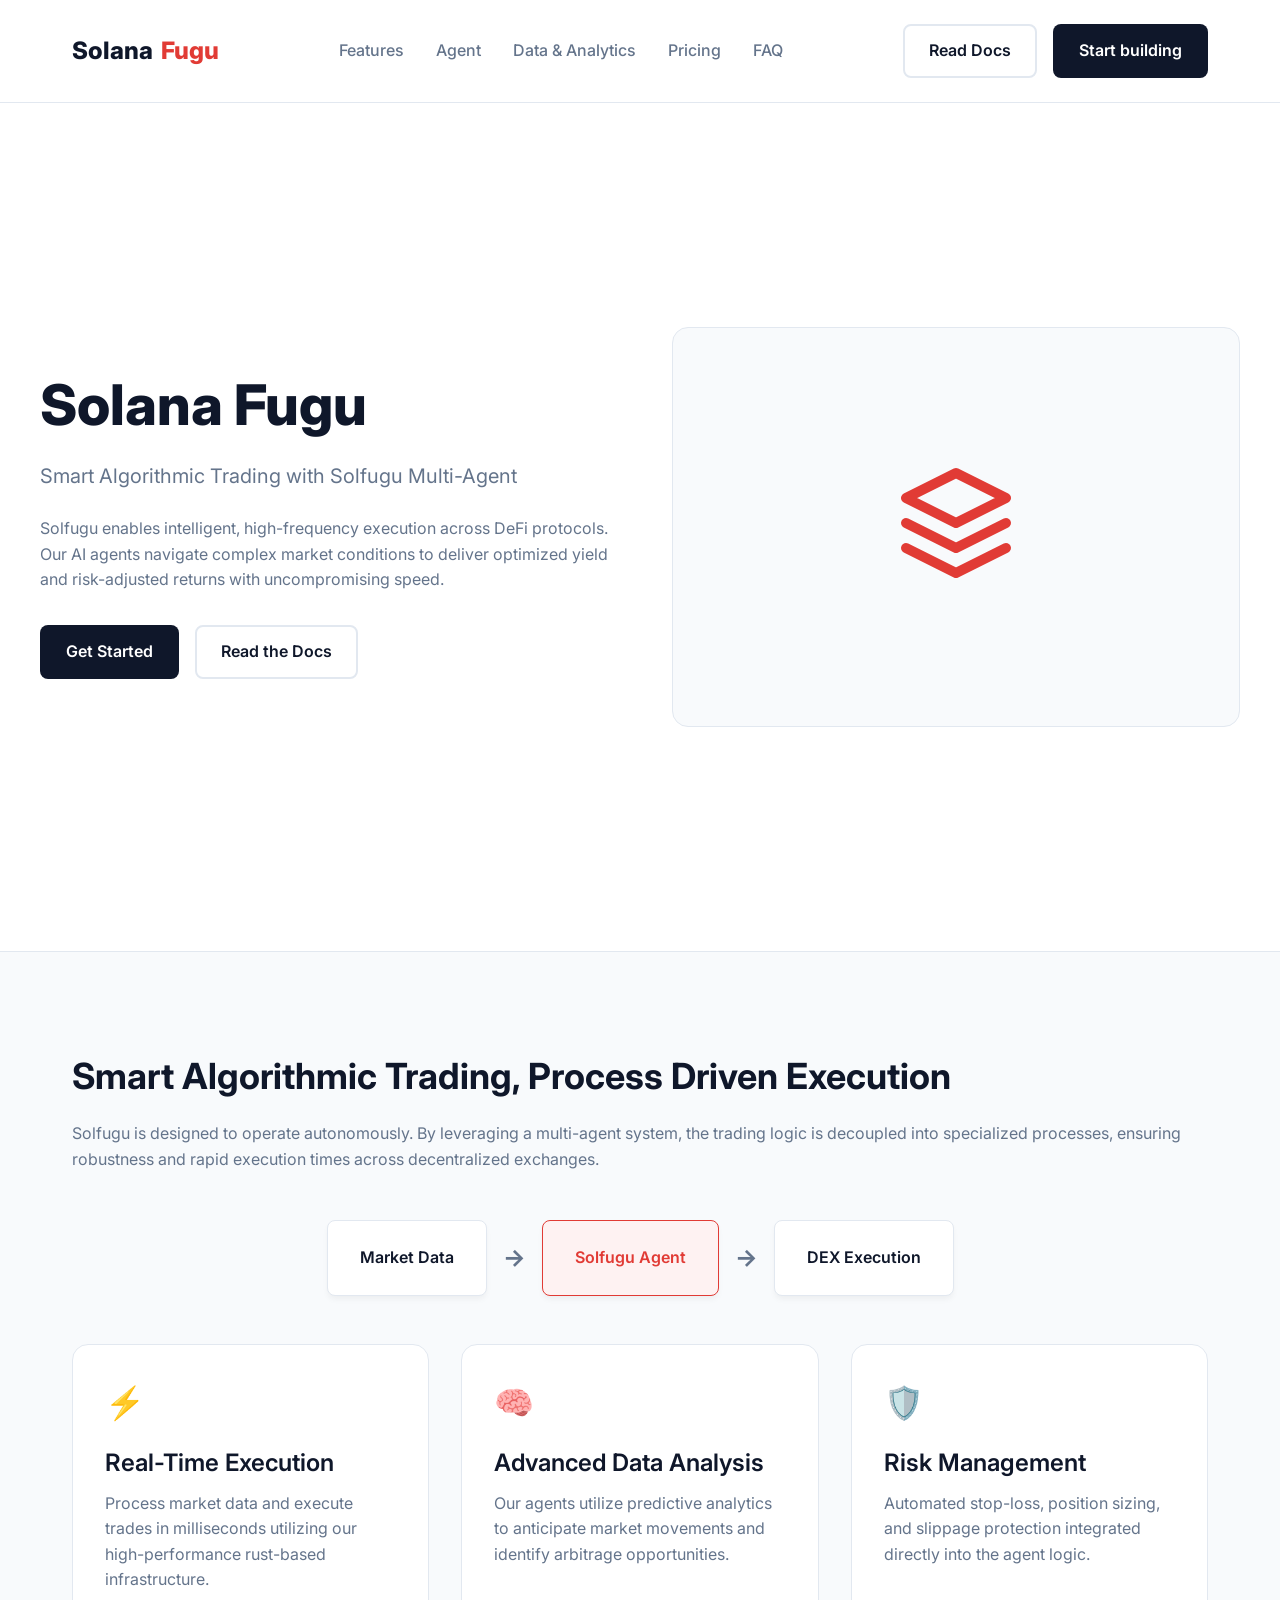
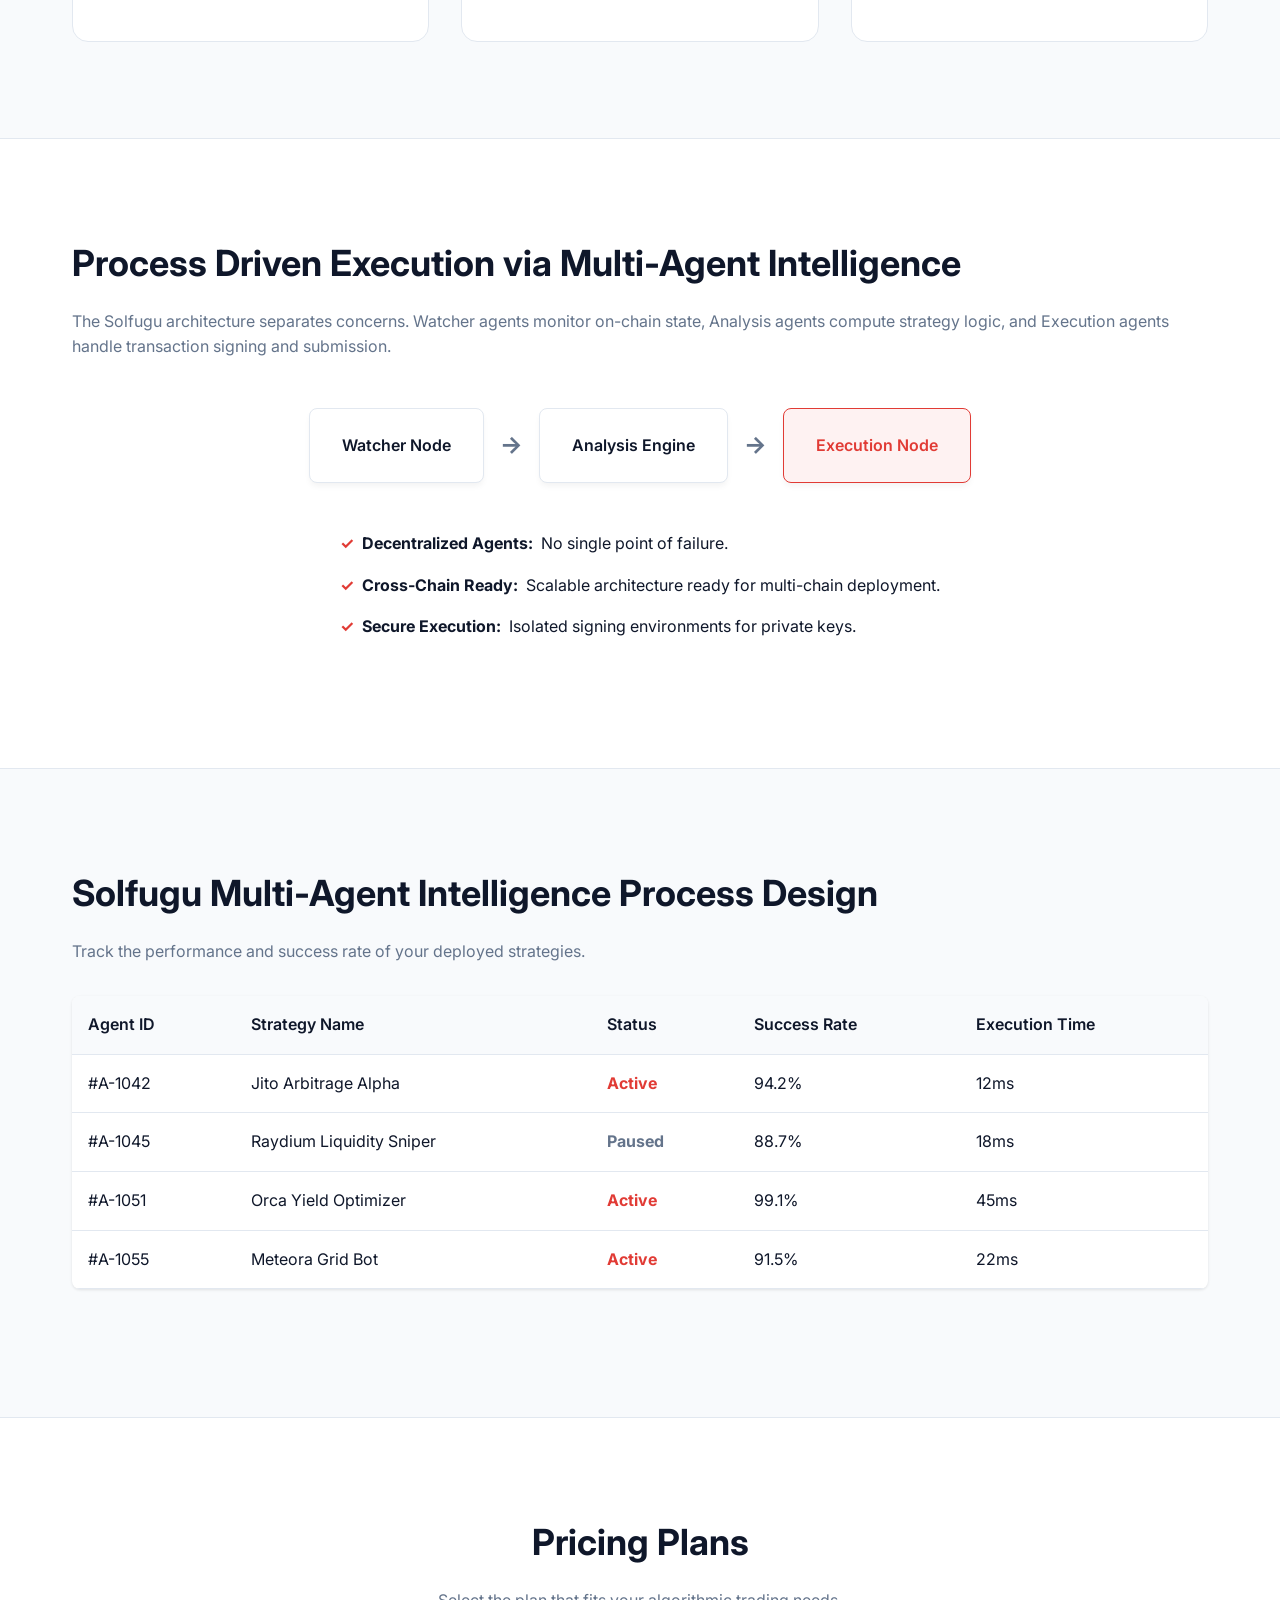
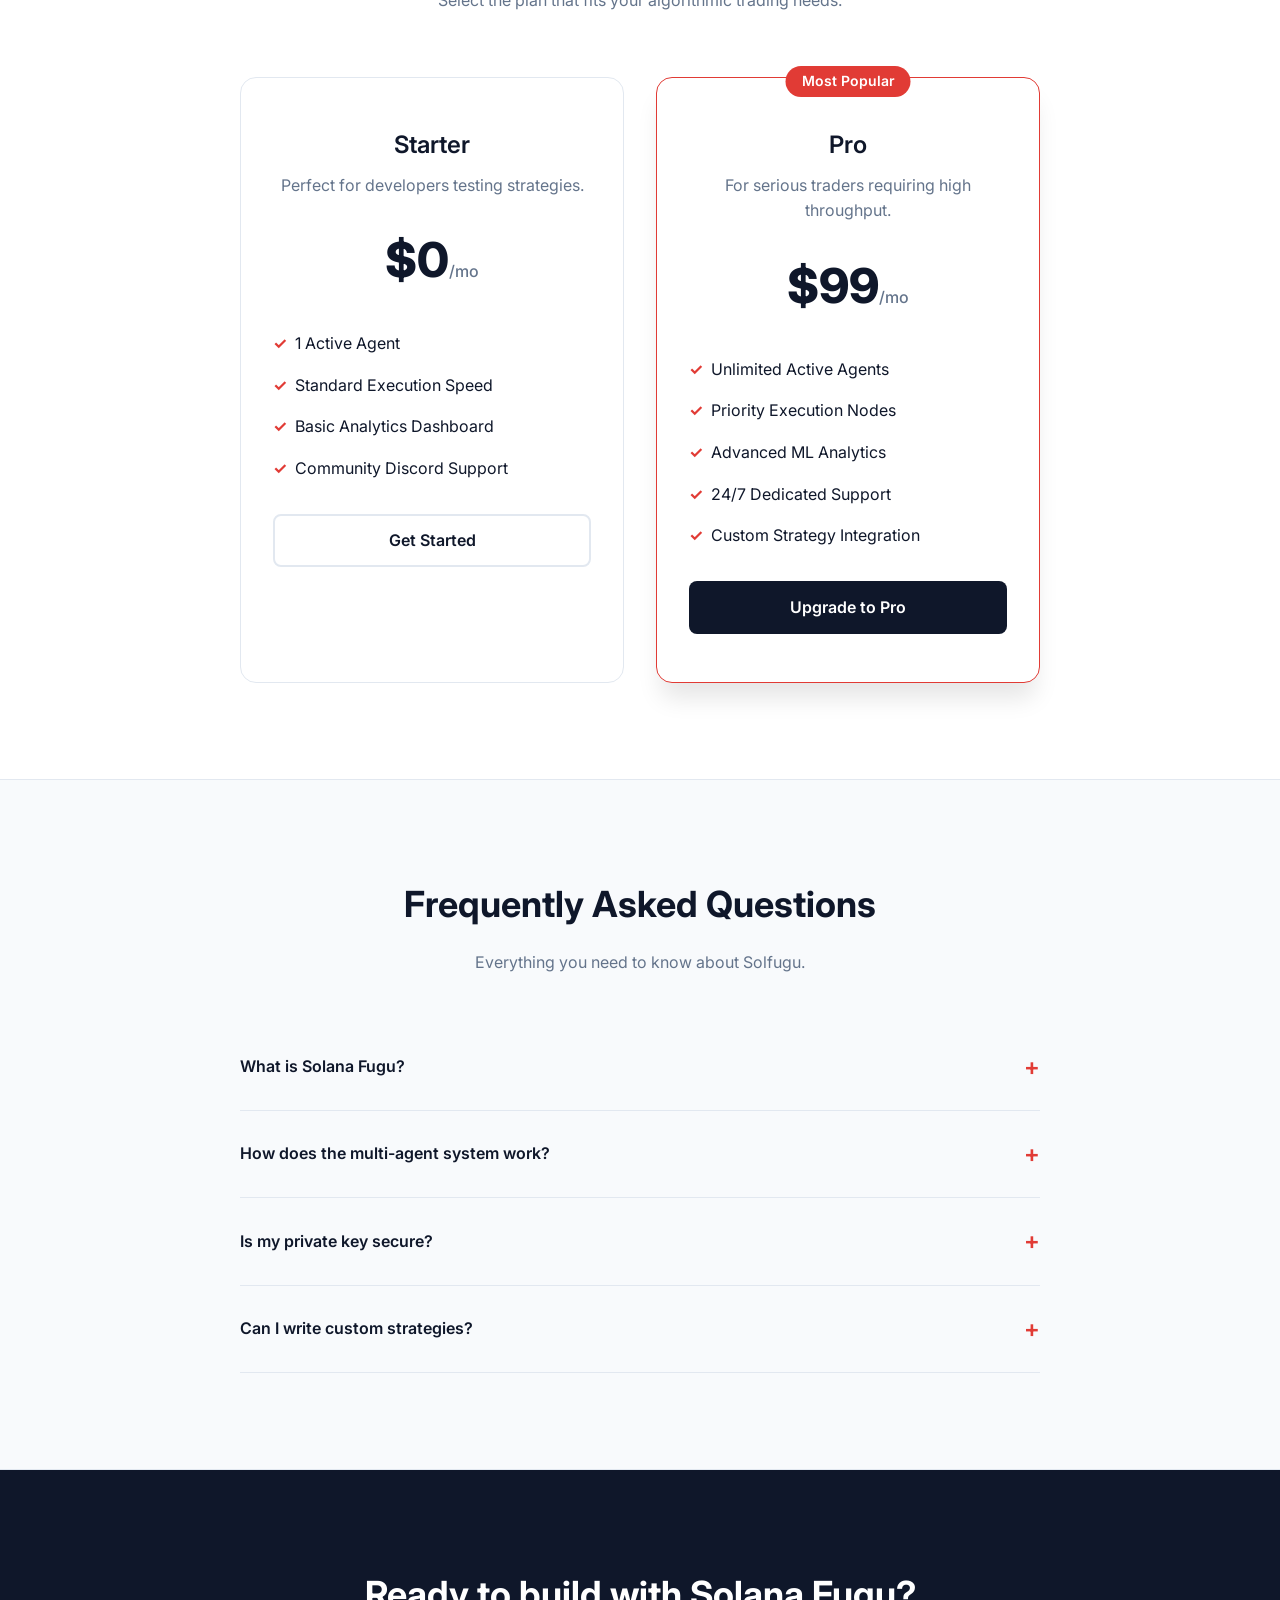
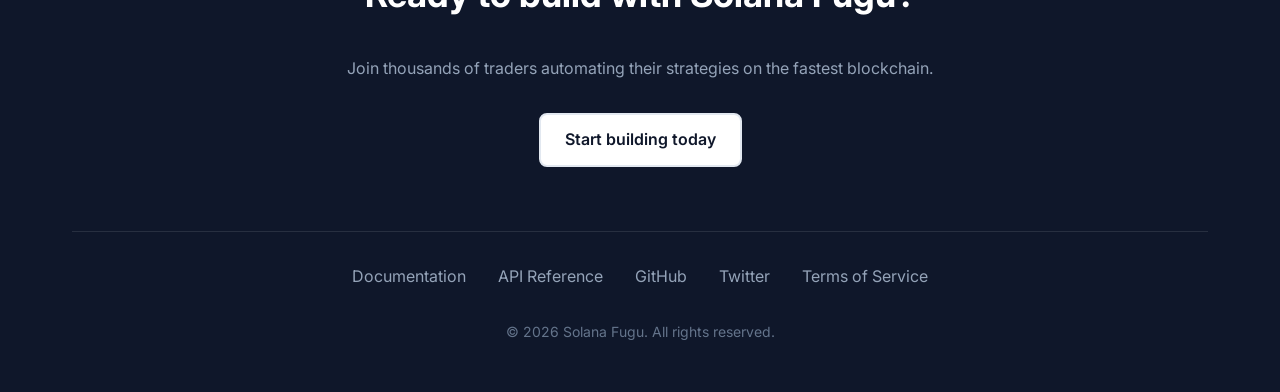
==== docs/index.html @ 088d61fb "alert-system" ====
<!DOCTYPE html>
<html lang="en">
<head>
    <meta charset="UTF-8">
    <meta name="viewport" content="width=device-width, initial-scale=1.0">
    <title>Solana Fugu - Smart Algorithmic Trading</title>
    <link href="https://fonts.googleapis.com/css2?family=Inter:wght@400;500;600;700;800&display=swap" rel="stylesheet">
    <style>
        :root {
            --primary: #E13B35;
            --primary-hover: #C5302A;
            --text-dark: #0F172A;
            --text-gray: #64748B;
            --bg-light: #F8FAFC;
            --bg-white: #FFFFFF;
            --border-color: #E2E8F0;
        }

        * {
            margin: 0;
            padding: 0;
            box-sizing: border-box;
            font-family: 'Inter', sans-serif;
        }

        body {
            background-color: var(--bg-white);
            color: var(--text-dark);
            line-height: 1.6;
        }

        .container {
            max-width: 1200px;
            margin: 0 auto;
            padding: 0 2rem;
        }

        /* Typography */
        h1 { font-size: 3.5rem; font-weight: 800; line-height: 1.1; margin-bottom: 1.5rem; }
        h2 { font-size: 2.25rem; font-weight: 700; margin-bottom: 1rem; }
        h3 { font-size: 1.5rem; font-weight: 600; margin-bottom: 0.5rem; }
        p { color: var(--text-gray); margin-bottom: 1rem; }
        
        .text-primary { color: var(--primary); }

        /* Buttons */
        .btn {
            display: inline-flex;
            align-items: center;
            justify-content: center;
            padding: 0.75rem 1.5rem;
            border-radius: 0.5rem;
            font-weight: 600;
            text-decoration: none;
            transition: all 0.2s;
            cursor: pointer;
            border: 2px solid transparent;
        }
        .btn-primary { background-color: var(--text-dark); color: white; }
        .btn-primary:hover { background-color: #000; }
        .btn-outline { background-color: white; color: var(--text-dark); border-color: var(--border-color); }
        .btn-outline:hover { border-color: var(--text-dark); }
        .btn-red { background-color: var(--primary); color: white; }
        .btn-red:hover { background-color: var(--primary-hover); }

        /* Navbar */
        nav {
            padding: 1.5rem 0;
            border-bottom: 1px solid var(--border-color);
            background: white;
            position: sticky;
            top: 0;
            z-index: 100;
        }
        .nav-container {
            display: flex;
            justify-content: space-between;
            align-items: center;
        }
        .logo {
            font-size: 1.5rem;
            font-weight: 800;
            color: var(--text-dark);
            display: flex;
            align-items: center;
            gap: 0.5rem;
        }
        .logo span { color: var(--primary); }
        .nav-links {
            display: flex;
            gap: 2rem;
        }
        .nav-links a {
            text-decoration: none;
            color: var(--text-gray);
            font-weight: 500;
        }
        .nav-links a:hover { color: var(--text-dark); }
        .nav-actions { display: flex; gap: 1rem; }

        /* Sections */
        section { padding: 6rem 0; }
        .section-light { background-color: var(--bg-white); }
        .section-gray { background-color: var(--bg-light); border-top: 1px solid var(--border-color); border-bottom: 1px solid var(--border-color); }

        /* Hero */
        .hero {
            display: grid;
            grid-template-columns: 1fr 1fr;
            gap: 4rem;
            align-items: center;
            padding: 8rem 0;
        }
        .hero-actions {
            display: flex;
            gap: 1rem;
            margin-top: 2rem;
        }
        .hero-visual {
            background: var(--bg-light);
            border: 1px solid var(--border-color);
            border-radius: 1rem;
            padding: 2rem;
            display: flex;
            align-items: center;
            justify-content: center;
            height: 400px;
        }

        /* Abstract Flowcharts */
        .flowchart {
            display: flex;
            align-items: center;
            justify-content: center;
            gap: 1rem;
            margin: 3rem 0;
            flex-wrap: wrap;
        }
        .node {
            background: white;
            border: 1px solid var(--border-color);
            padding: 1.5rem 2rem;
            border-radius: 0.5rem;
            font-weight: 600;
            box-shadow: 0 4px 6px -1px rgba(0, 0, 0, 0.05);
            text-align: center;
        }
        .node.highlight {
            border-color: var(--primary);
            color: var(--primary);
            background: #FEF2F2;
        }
        .arrow {
            color: var(--text-gray);
            font-size: 1.5rem;
            font-weight: bold;
        }

        /* Features Grid */
        .features-grid {
            display: grid;
            grid-template-columns: repeat(3, 1fr);
            gap: 2rem;
            margin-top: 3rem;
        }
        .feature-card {
            background: white;
            padding: 2rem;
            border-radius: 1rem;
            border: 1px solid var(--border-color);
        }
        .feature-icon {
            color: var(--primary);
            font-size: 2rem;
            margin-bottom: 1rem;
        }

        /* Tables */
        .data-table {
            width: 100%;
            border-collapse: collapse;
            margin: 2rem 0;
            background: white;
            box-shadow: 0 1px 3px rgba(0,0,0,0.1);
            border-radius: 0.5rem;
            overflow: hidden;
        }
        .data-table th, .data-table td {
            padding: 1rem;
            text-align: left;
            border-bottom: 1px solid var(--border-color);
        }
        .data-table th { background: var(--bg-light); font-weight: 600; color: var(--text-dark); }
        .data-table tbody tr:hover { background: #F8FAFC; }

        /* Pricing */
        .pricing-grid {
            display: grid;
            grid-template-columns: 1fr 1fr;
            gap: 2rem;
            max-width: 800px;
            margin: 4rem auto 0;
        }
        .pricing-card {
            background: white;
            border: 1px solid var(--border-color);
            border-radius: 1rem;
            padding: 3rem 2rem;
            text-align: center;
        }
        .pricing-card.popular {
            border-color: var(--primary);
            box-shadow: 0 20px 25px -5px rgba(0, 0, 0, 0.1);
            position: relative;
        }
        .popular-badge {
            position: absolute;
            top: -12px;
            left: 50%;
            transform: translateX(-50%);
            background: var(--primary);
            color: white;
            padding: 0.25rem 1rem;
            border-radius: 1rem;
            font-size: 0.875rem;
            font-weight: 600;
        }
        .price { font-size: 3rem; font-weight: 800; margin: 1.5rem 0; }
        .pricing-features {
            text-align: left;
            margin: 2rem 0;
            list-style: none;
        }
        .pricing-features li {
            margin-bottom: 1rem;
            display: flex;
            align-items: center;
            gap: 0.5rem;
        }
        .pricing-features li::before {
            content: "✓";
            color: var(--primary);
            font-weight: bold;
        }

        /* FAQ */
        .faq-list {
            max-width: 800px;
            margin: 3rem auto 0;
        }
        .faq-item {
            border-bottom: 1px solid var(--border-color);
            padding: 1.5rem 0;
        }
        .faq-question {
            display: flex;
            justify-content: space-between;
            align-items: center;
            font-weight: 600;
            cursor: pointer;
            color: var(--text-dark);
        }
        .faq-answer {
            margin-top: 1rem;
            color: var(--text-gray);
            display: none;
        }
        .faq-item.active .faq-answer { display: block; }
        .faq-toggle { font-size: 1.5rem; color: var(--primary); transition: transform 0.2s; }
        .faq-item.active .faq-toggle { transform: rotate(45deg); }

        /* Footer */
        footer {
            background: var(--text-dark);
            color: white;
            padding: 6rem 0 2rem;
            text-align: center;
        }
        footer h2 { margin-bottom: 2rem; }
        .footer-links {
            display: flex;
            justify-content: center;
            gap: 2rem;
            margin: 4rem 0 2rem;
            border-top: 1px solid rgba(255,255,255,0.1);
            padding-top: 2rem;
        }
        .footer-links a { color: #94A3B8; text-decoration: none; }
        .footer-links a:hover { color: white; }

        @media (max-width: 768px) {
            .hero, .pricing-grid, .features-grid { grid-template-columns: 1fr; }
            .nav-links { display: none; }
            h1 { font-size: 2.5rem; }
        }
    </style>
</head>
<body>

    <nav>
        <div class="container nav-container">
            <div class="logo">Solana <span>Fugu</span></div>
            <div class="nav-links">
                <a href="#features">Features</a>
                <a href="#agent">Agent</a>
                <a href="#data">Data & Analytics</a>
                <a href="#pricing">Pricing</a>
                <a href="#faq">FAQ</a>
            </div>
            <div class="nav-actions">
                <a href="#" class="btn btn-outline">Read Docs</a>
                <a href="#" class="btn btn-primary">Start building</a>
            </div>
        </div>
    </nav>

    <main>
        <section class="section-light">
            <div class="container hero">
                <div>
                    <h1>Solana Fugu</h1>
                    <p style="font-size: 1.25rem; margin-bottom: 1.5rem;">Smart Algorithmic Trading with Solfugu Multi-Agent</p>
                    <p>Solfugu enables intelligent, high-frequency execution across DeFi protocols. Our AI agents navigate complex market conditions to deliver optimized yield and risk-adjusted returns with uncompromising speed.</p>
                    <div class="hero-actions">
                        <a href="#" class="btn btn-primary">Get Started</a>
                        <a href="#" class="btn btn-outline">Read the Docs</a>
                    </div>
                </div>
                <div class="hero-visual">
                    <div style="text-align: center;">
                        <svg width="120" height="120" viewBox="0 0 24 24" fill="none" stroke="var(--primary)" stroke-width="2" stroke-linecap="round" stroke-linejoin="round">
                            <polygon points="12 2 2 7 12 12 22 7 12 2"></polygon>
                            <polyline points="2 17 12 22 22 17"></polyline>
                            <polyline points="2 12 12 17 22 12"></polyline>
                        </svg>
                    </div>
                </div>
            </div>
        </section>

        <section id="features" class="section-gray">
            <div class="container">
                <h2>Smart Algorithmic Trading, Process Driven Execution</h2>
                <p>Solfugu is designed to operate autonomously. By leveraging a multi-agent system, the trading logic is decoupled into specialized processes, ensuring robustness and rapid execution times across decentralized exchanges.</p>
                
                <div class="flowchart">
                    <div class="node">Market Data</div>
                    <div class="arrow">→</div>
                    <div class="node highlight">Solfugu Agent</div>
                    <div class="arrow">→</div>
                    <div class="node">DEX Execution</div>
                </div>

                <div class="features-grid">
                    <div class="feature-card">
                        <div class="feature-icon">⚡</div>
                        <h3>Real-Time Execution</h3>
                        <p>Process market data and execute trades in milliseconds utilizing our high-performance rust-based infrastructure.</p>
                    </div>
                    <div class="feature-card">
                        <div class="feature-icon">🧠</div>
                        <h3>Advanced Data Analysis</h3>
                        <p>Our agents utilize predictive analytics to anticipate market movements and identify arbitrage opportunities.</p>
                    </div>
                    <div class="feature-card">
                        <div class="feature-icon">🛡️</div>
                        <h3>Risk Management</h3>
                        <p>Automated stop-loss, position sizing, and slippage protection integrated directly into the agent logic.</p>
                    </div>
                </div>
            </div>
        </section>

        <section id="agent" class="section-light">
            <div class="container">
                <h2>Process Driven Execution via Multi-Agent Intelligence</h2>
                <p>The Solfugu architecture separates concerns. Watcher agents monitor on-chain state, Analysis agents compute strategy logic, and Execution agents handle transaction signing and submission.</p>
                
                <div class="flowchart">
                    <div class="node">Watcher Node</div>
                    <div class="arrow">→</div>
                    <div class="node">Analysis Engine</div>
                    <div class="arrow">→</div>
                    <div class="node highlight">Execution Node</div>
                </div>
                
                <ul class="pricing-features" style="max-width: 600px; margin: 2rem auto;">
                    <li><strong>Decentralized Agents:</strong> No single point of failure.</li>
                    <li><strong>Cross-Chain Ready:</strong> Scalable architecture ready for multi-chain deployment.</li>
                    <li><strong>Secure Execution:</strong> Isolated signing environments for private keys.</li>
                </ul>
            </div>
        </section>

        <section id="data" class="section-gray">
            <div class="container">
                <h2>Solfugu Multi-Agent Intelligence Process Design</h2>
                <p>Track the performance and success rate of your deployed strategies.</p>
                
                <table class="data-table">
                    <thead>
                        <tr>
                            <th>Agent ID</th>
                            <th>Strategy Name</th>
                            <th>Status</th>
                            <th>Success Rate</th>
                            <th>Execution Time</th>
                        </tr>
                    </thead>
                    <tbody>
                        <tr>
                            <td>#A-1042</td>
                            <td>Jito Arbitrage Alpha</td>
                            <td><span style="color: var(--primary); font-weight:bold;">Active</span></td>
                            <td>94.2%</td>
                            <td>12ms</td>
                        </tr>
                        <tr>
                            <td>#A-1045</td>
                            <td>Raydium Liquidity Sniper</td>
                            <td><span style="color: var(--text-gray); font-weight:bold;">Paused</span></td>
                            <td>88.7%</td>
                            <td>18ms</td>
                        </tr>
                        <tr>
                            <td>#A-1051</td>
                            <td>Orca Yield Optimizer</td>
                            <td><span style="color: var(--primary); font-weight:bold;">Active</span></td>
                            <td>99.1%</td>
                            <td>45ms</td>
                        </tr>
                        <tr>
                            <td>#A-1055</td>
                            <td>Meteora Grid Bot</td>
                            <td><span style="color: var(--primary); font-weight:bold;">Active</span></td>
                            <td>91.5%</td>
                            <td>22ms</td>
                        </tr>
                    </tbody>
                </table>
            </div>
        </section>

        <section id="pricing" class="section-light">
            <div class="container">
                <div style="text-align: center;">
                    <h2>Pricing Plans</h2>
                    <p>Select the plan that fits your algorithmic trading needs.</p>
                </div>

                <div class="pricing-grid">
                    <div class="pricing-card">
                        <h3>Starter</h3>
                        <p>Perfect for developers testing strategies.</p>
                        <div class="price">$0<span style="font-size: 1rem; color: var(--text-gray); font-weight: 500;">/mo</span></div>
                        <ul class="pricing-features">
                            <li>1 Active Agent</li>
                            <li>Standard Execution Speed</li>
                            <li>Basic Analytics Dashboard</li>
                            <li>Community Discord Support</li>
                        </ul>
                        <a href="#" class="btn btn-outline" style="width: 100%;">Get Started</a>
                    </div>
                    
                    <div class="pricing-card popular">
                        <div class="popular-badge">Most Popular</div>
                        <h3>Pro</h3>
                        <p>For serious traders requiring high throughput.</p>
                        <div class="price">$99<span style="font-size: 1rem; color: var(--text-gray); font-weight: 500;">/mo</span></div>
                        <ul class="pricing-features">
                            <li>Unlimited Active Agents</li>
                            <li>Priority Execution Nodes</li>
                            <li>Advanced ML Analytics</li>
                            <li>24/7 Dedicated Support</li>
                            <li>Custom Strategy Integration</li>
                        </ul>
                        <a href="#" class="btn btn-primary" style="width: 100%;">Upgrade to Pro</a>
                    </div>
                </div>
            </div>
        </section>

        <section id="faq" class="section-gray">
            <div class="container">
                <div style="text-align: center;">
                    <h2>Frequently Asked Questions</h2>
                    <p>Everything you need to know about Solfugu.</p>
                </div>
                
                <div class="faq-list">
                    <div class="faq-item">
                        <div class="faq-question">What is Solana Fugu? <span class="faq-toggle">+</span></div>
                        <div class="faq-answer">Solana Fugu (Solfugu) is an advanced multi-agent algorithmic trading platform built specifically for the Solana blockchain, offering high-speed execution and AI-driven strategies.</div>
                    </div>
                    <div class="faq-item">
                        <div class="faq-question">How does the multi-agent system work? <span class="faq-toggle">+</span></div>
                        <div class="faq-answer">The system decouples data aggregation, analysis, and execution into separate specialized agents. This ensures that market monitoring never blocks trade execution.</div>
                    </div>
                    <div class="faq-item">
                        <div class="faq-question">Is my private key secure? <span class="faq-toggle">+</span></div>
                        <div class="faq-answer">Yes, private keys never leave your local environment. The execution agents run within your own infrastructure and only sign transactions locally.</div>
                    </div>
                    <div class="faq-item">
                        <div class="faq-question">Can I write custom strategies? <span class="faq-toggle">+</span></div>
                        <div class="faq-answer">Absolutely. We provide a comprehensive SDK in Rust and Python to develop and deploy custom Analysis agents to the network.</div>
                    </div>
                </div>
            </div>
        </section>
    </main>

    <footer>
        <div class="container">
            <h2>Ready to build with Solana Fugu?</h2>
            <p style="max-width: 600px; margin: 0 auto 2rem; color: #94A3B8;">Join thousands of traders automating their strategies on the fastest blockchain.</p>
            <a href="#" class="btn btn-outline" style="color: var(--text-dark);">Start building today</a>
            
            <div class="footer-links">
                <a href="#">Documentation</a>
                <a href="#">API Reference</a>
                <a href="#">GitHub</a>
                <a href="#">Twitter</a>
                <a href="#">Terms of Service</a>
            </div>
            <p style="color: #64748B; font-size: 0.875rem;">&copy; 2026 Solana Fugu. All rights reserved.</p>
        </div>
    </footer>

    <script>
        // Simple FAQ Accordion Logic
        document.querySelectorAll('.faq-question').forEach(question => {
            question.addEventListener('click', () => {
                const item = question.parentElement;
                const isActive = item.classList.contains('active');
                
                // Close all
                document.querySelectorAll('.faq-item').forEach(faq => {
                    faq.classList.remove('active');
                });

                // Open clicked
                if (!isActive) {
                    item.classList.add('active');
                }
            });
        });
    </script>
</body>
</html>
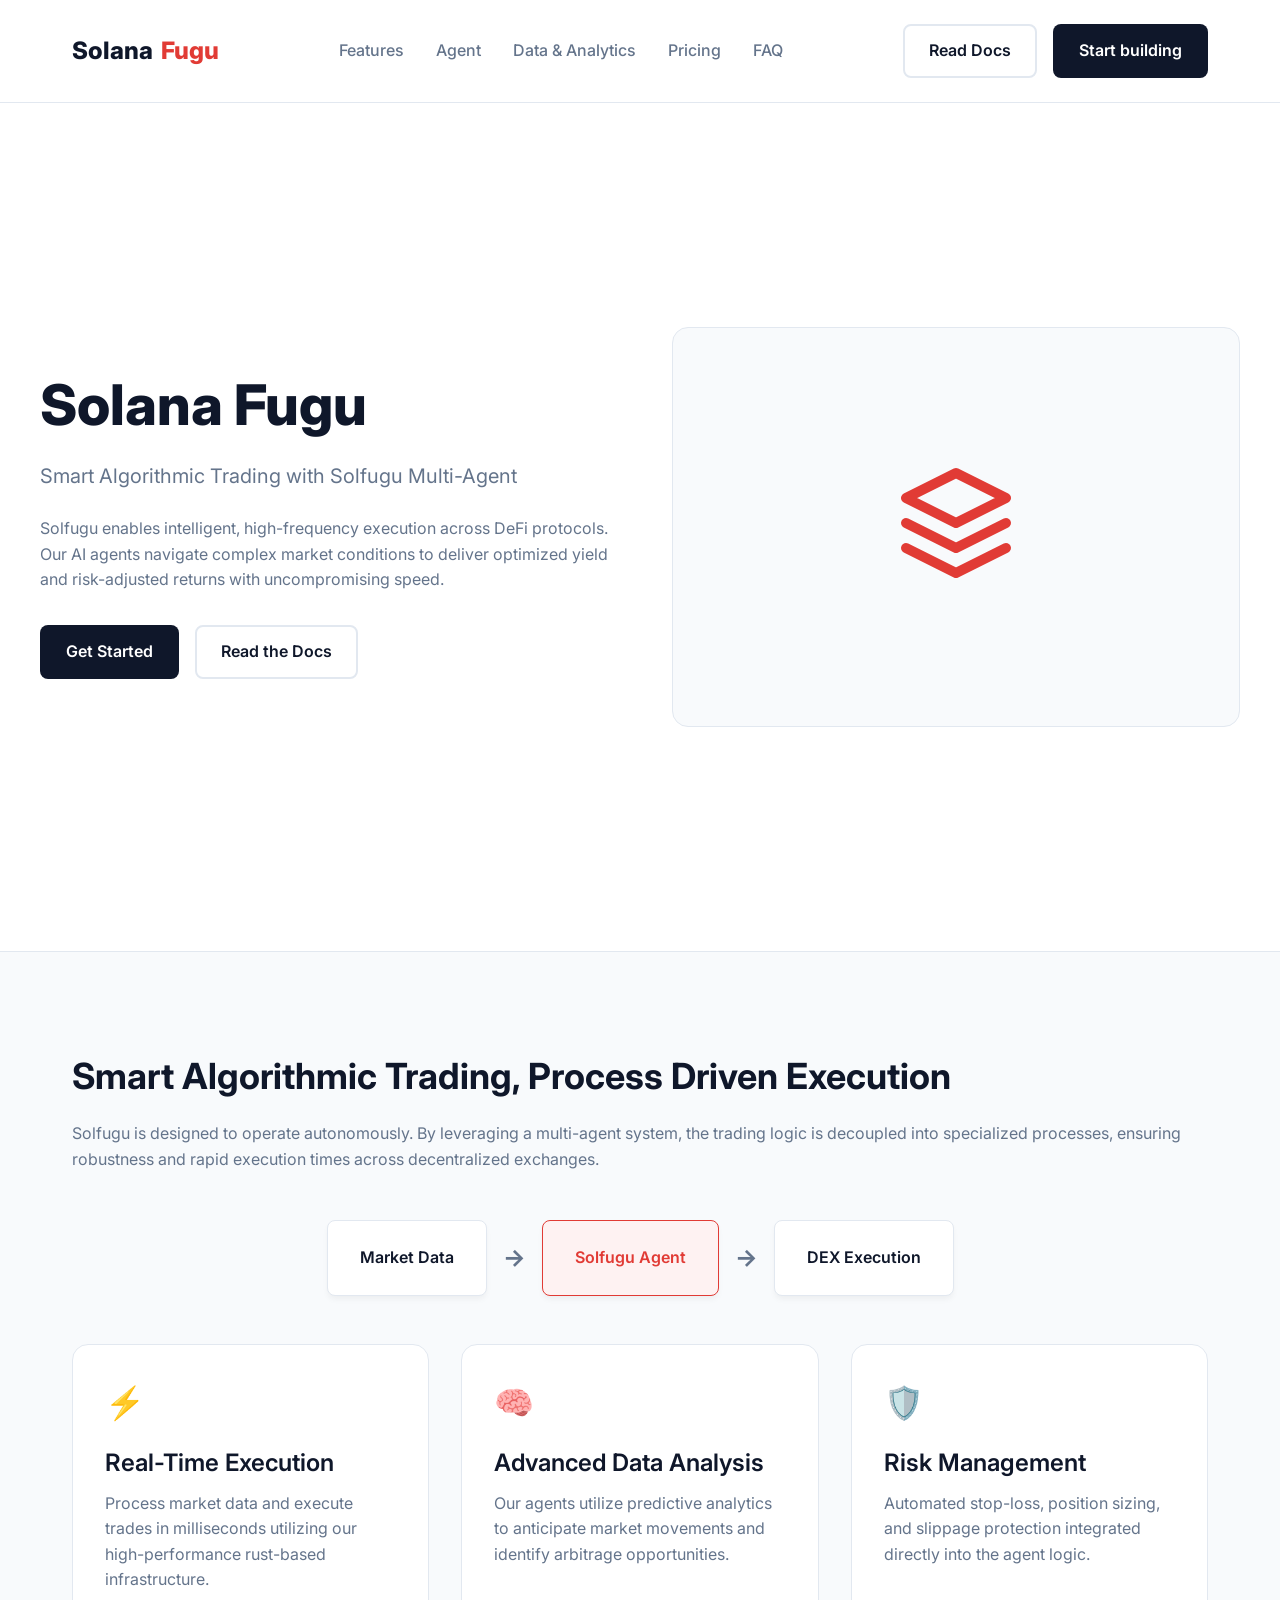
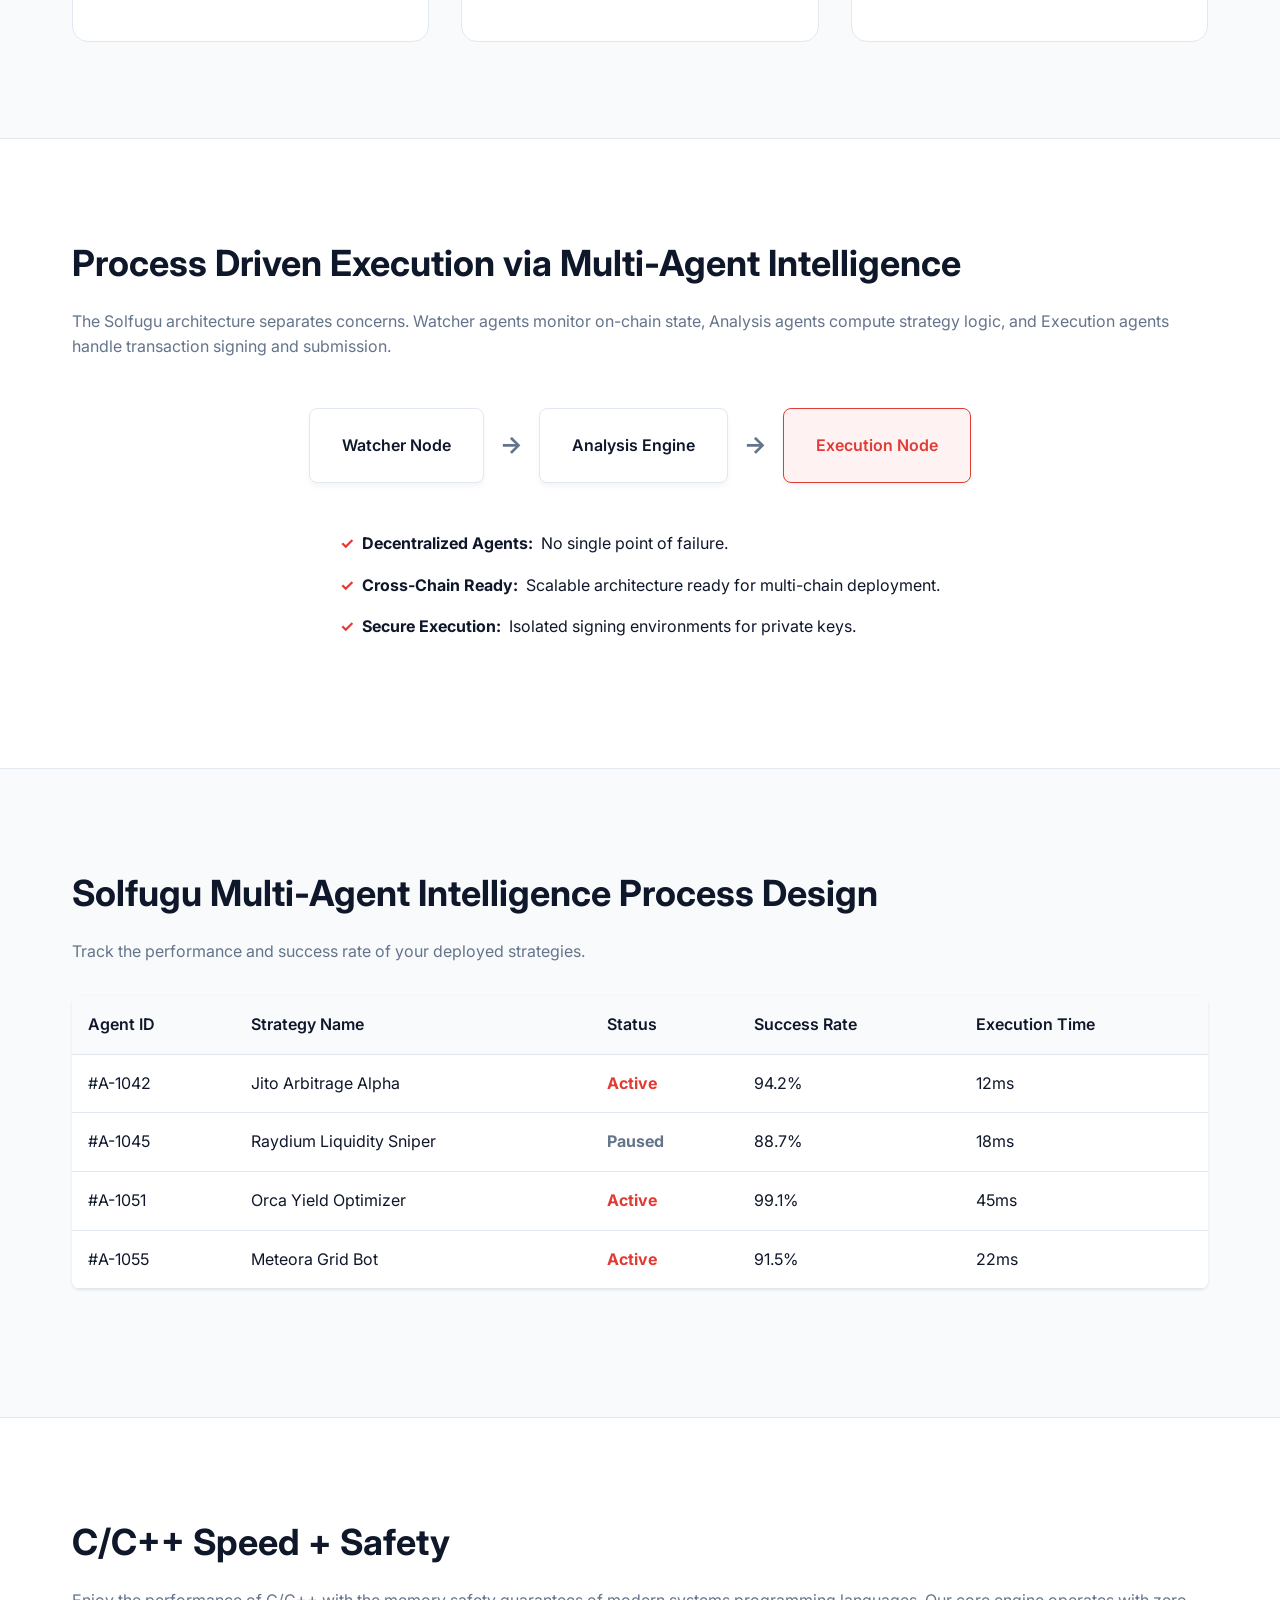
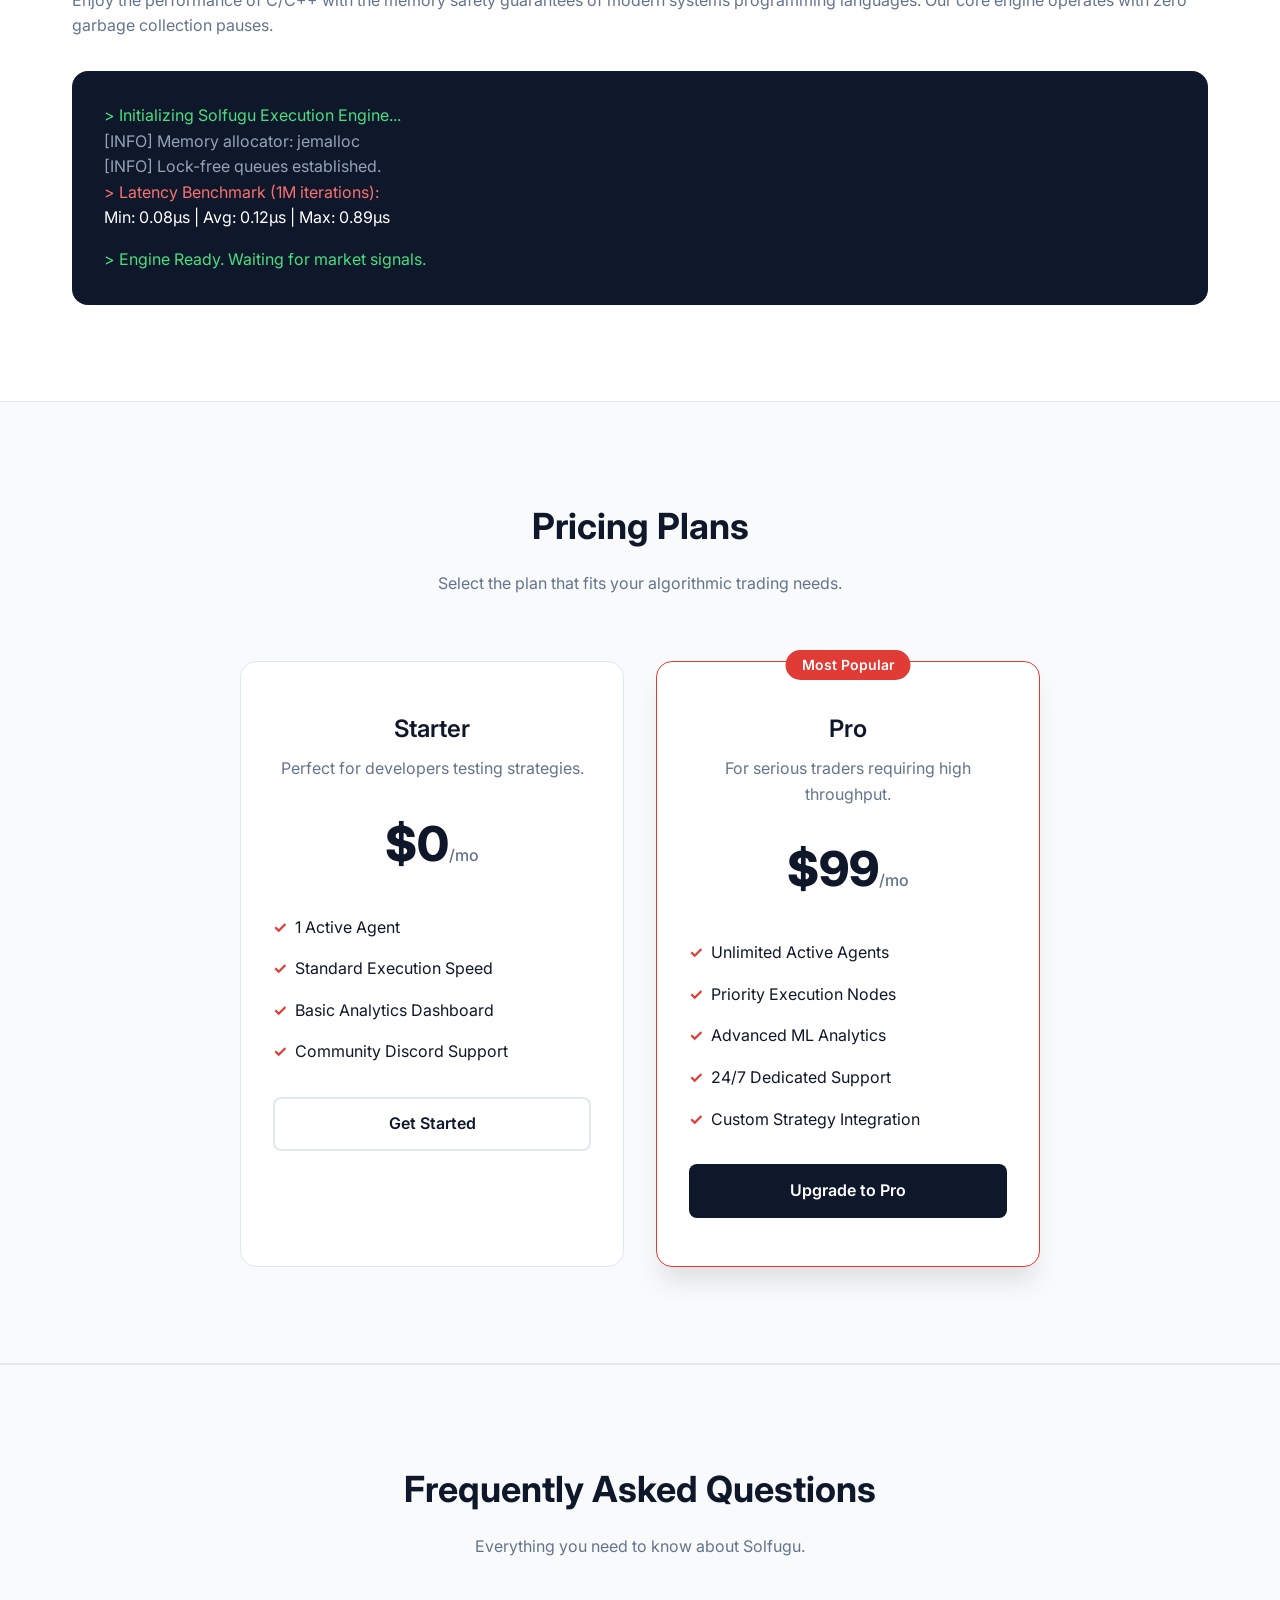
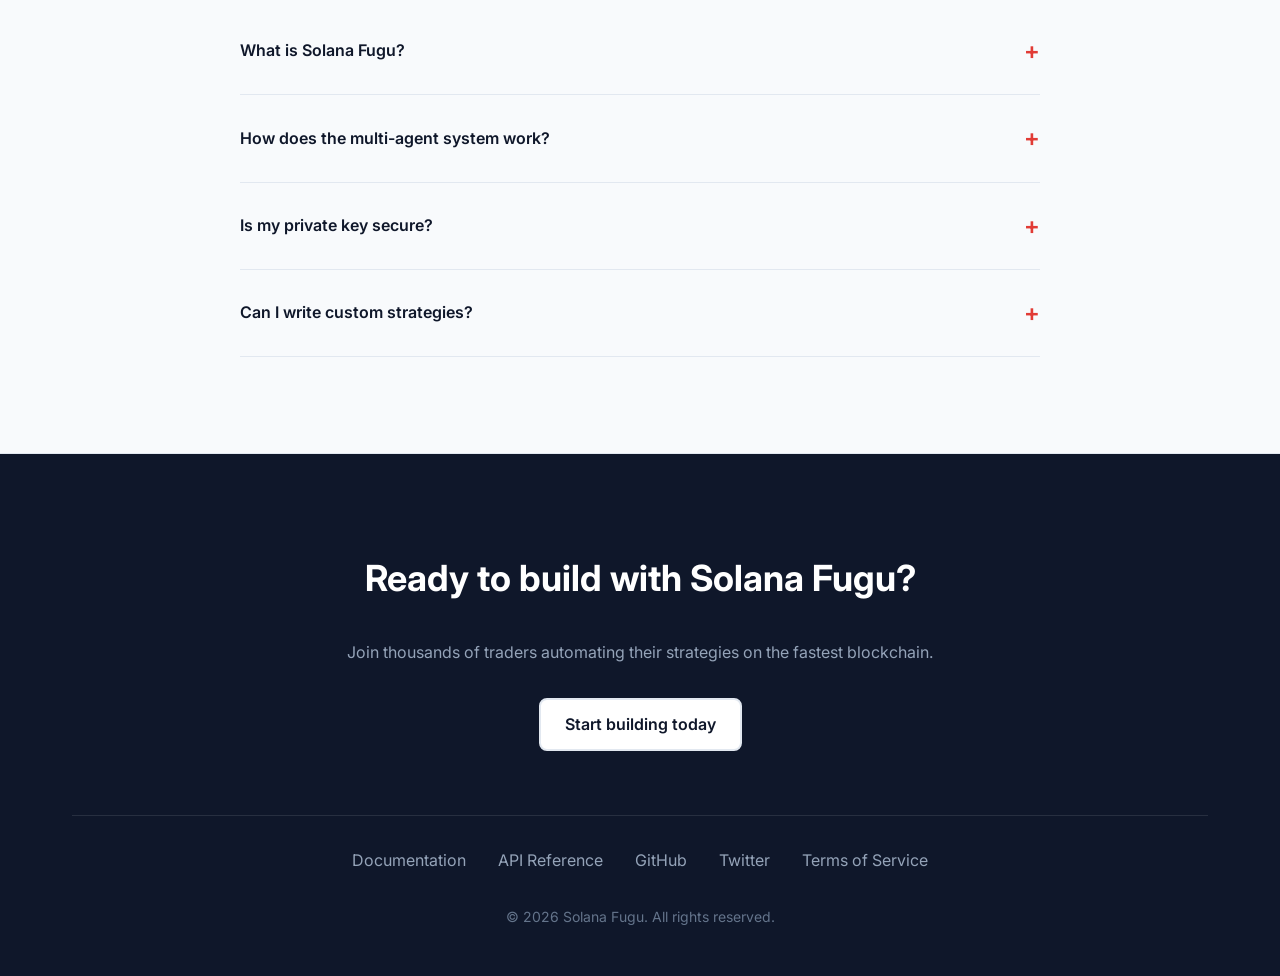
==== commit fc2f4e54: "help-button" ====
--- a/docs/index.html
+++ b/docs/index.html
@@ -441,7 +441,23 @@
             </div>
         </section>
 
-        <section id="pricing" class="section-light">
+        <section id="speed" class="section-light">
+            <div class="container">
+                <h2>C/C++ Speed + Safety</h2>
+                <p>Enjoy the performance of C/C++ with the memory safety guarantees of modern systems programming languages. Our core engine operates with zero garbage collection pauses.</p>
+                
+                <div style="background: var(--text-dark); color: #fff; padding: 2rem; border-radius: 1rem; margin-top: 2rem; font-family: monospace; overflow-x: auto;">
+                    <div style="color: #4ADE80;">> Initializing Solfugu Execution Engine...</div>
+                    <div style="color: #94A3B8;">[INFO] Memory allocator: jemalloc</div>
+                    <div style="color: #94A3B8;">[INFO] Lock-free queues established.</div>
+                    <div style="color: #F87171;">> Latency Benchmark (1M iterations):</div>
+                    <div>Min: 0.08μs | Avg: 0.12μs | Max: 0.89μs</div>
+                    <div style="color: #4ADE80; margin-top: 1rem;">> Engine Ready. Waiting for market signals.</div>
+                </div>
+            </div>
+        </section>
+
+        <section id="pricing" class="section-gray">
             <div class="container">
                 <div style="text-align: center;">
                     <h2>Pricing Plans</h2>
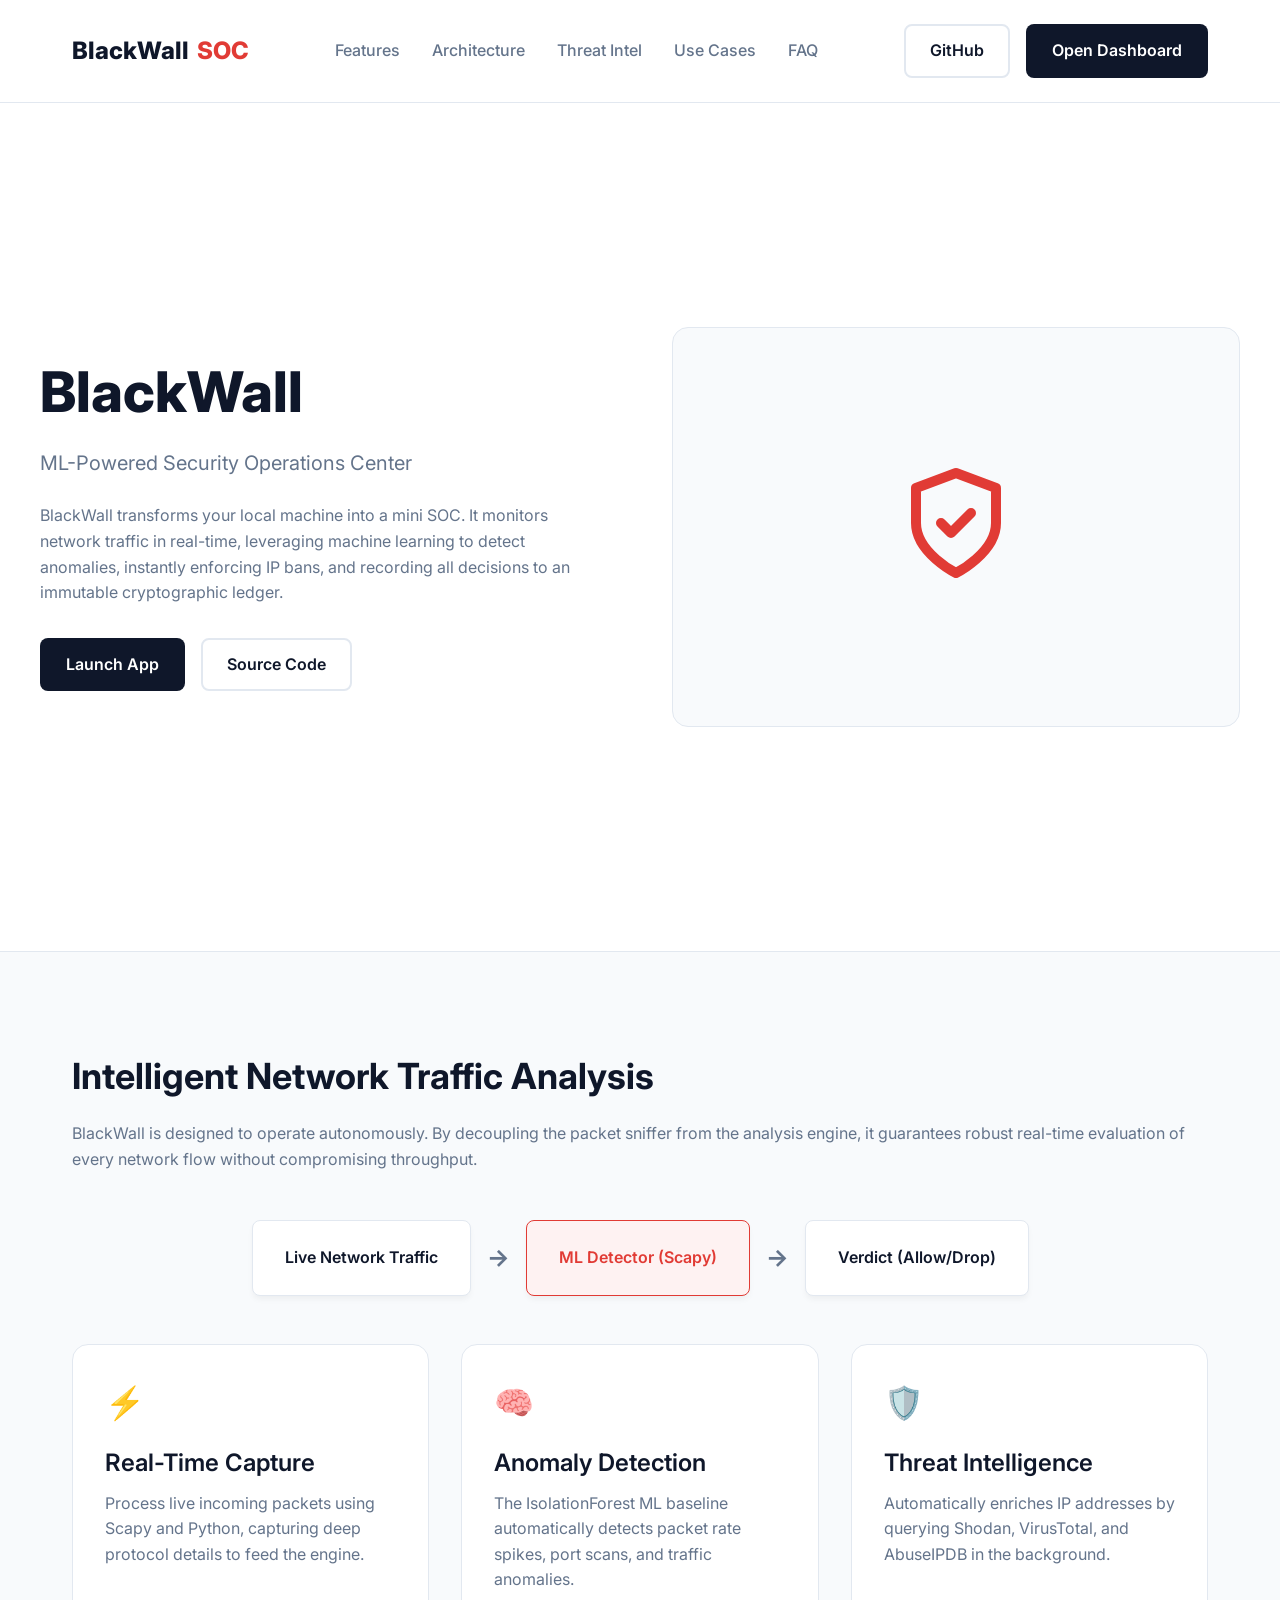
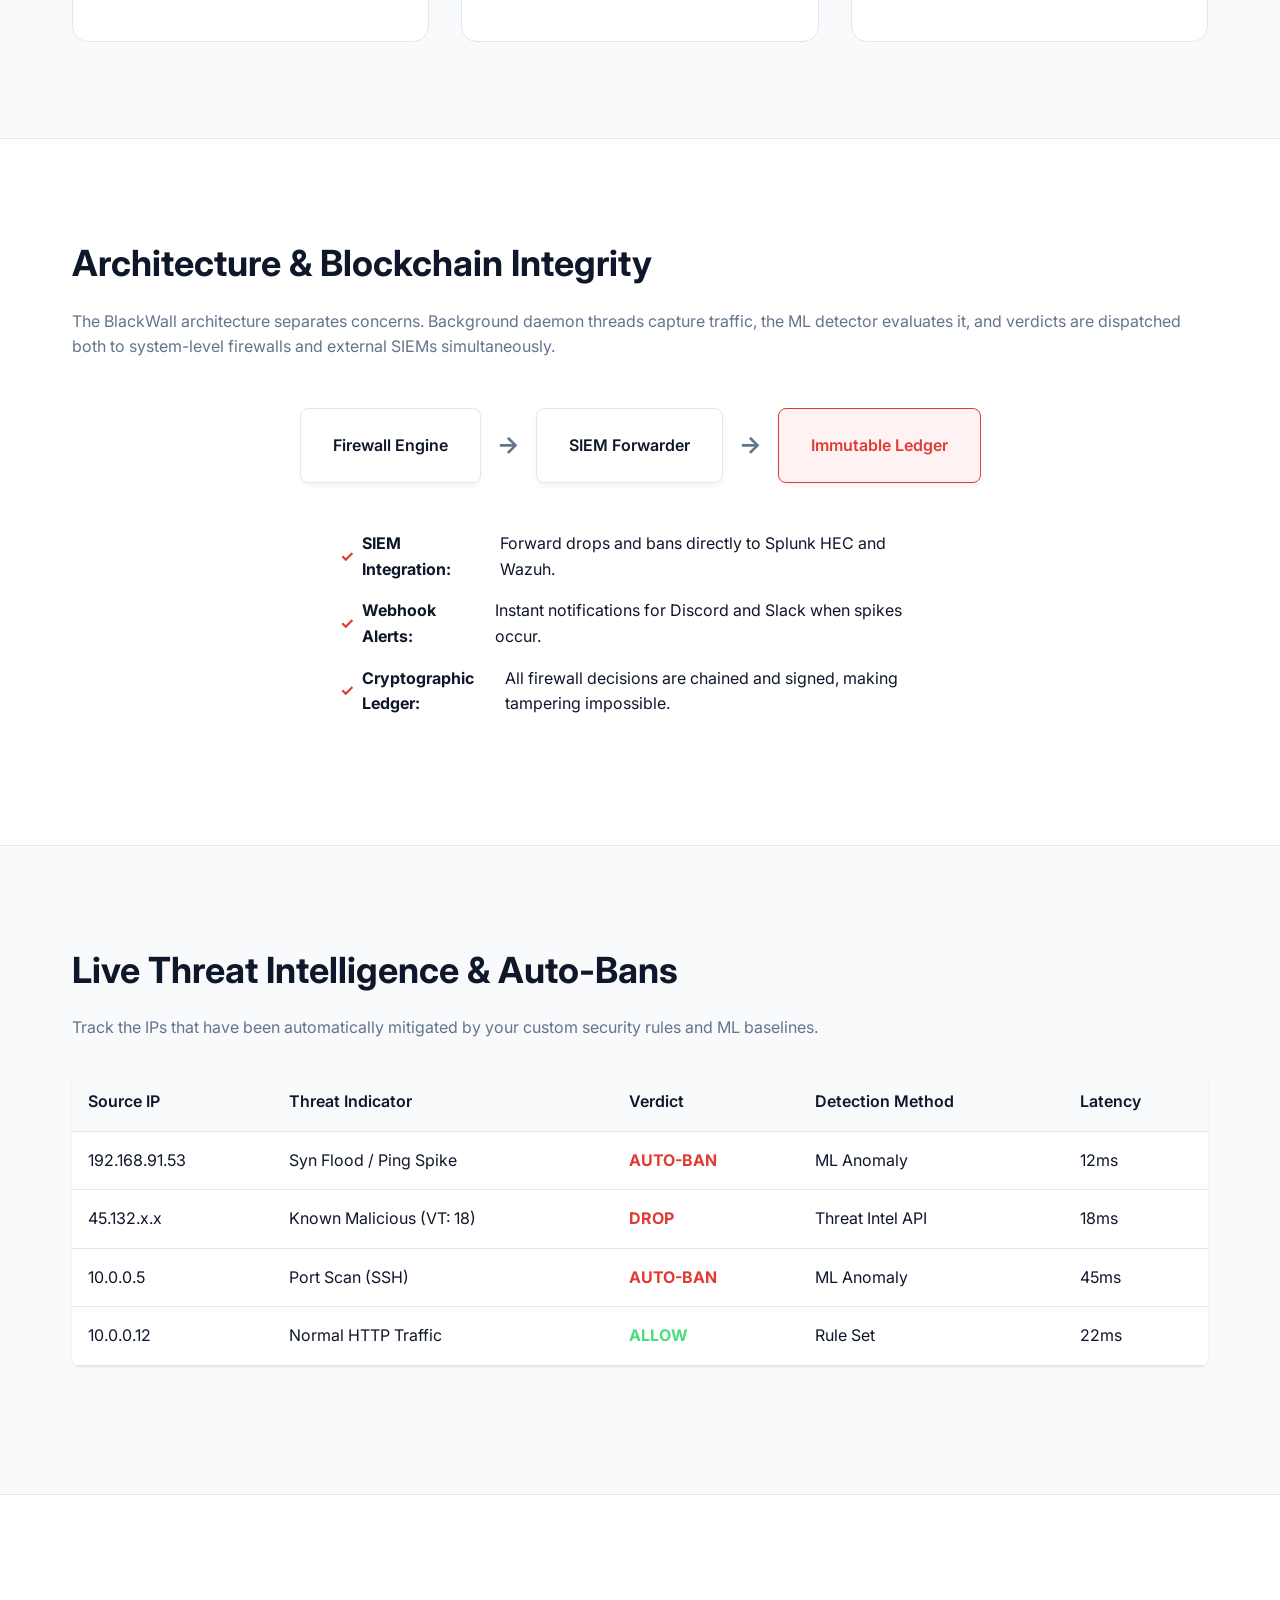
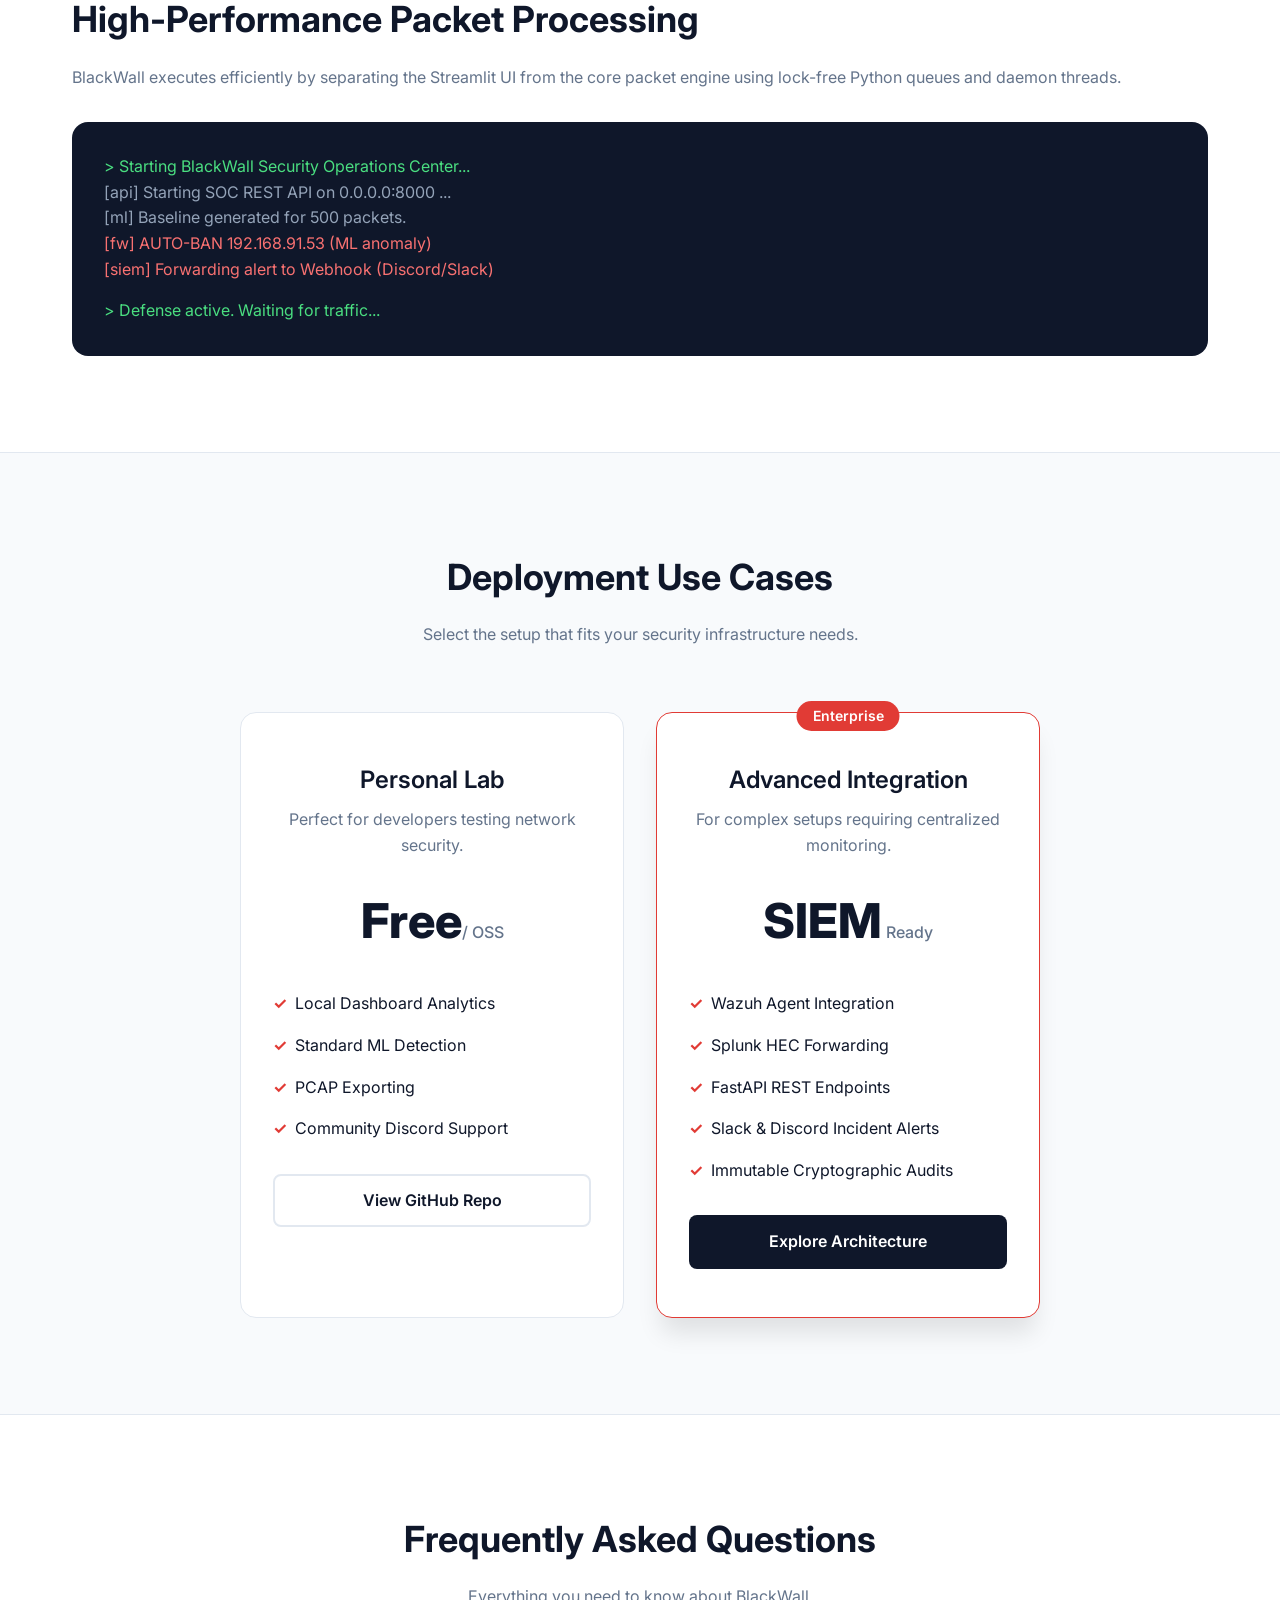
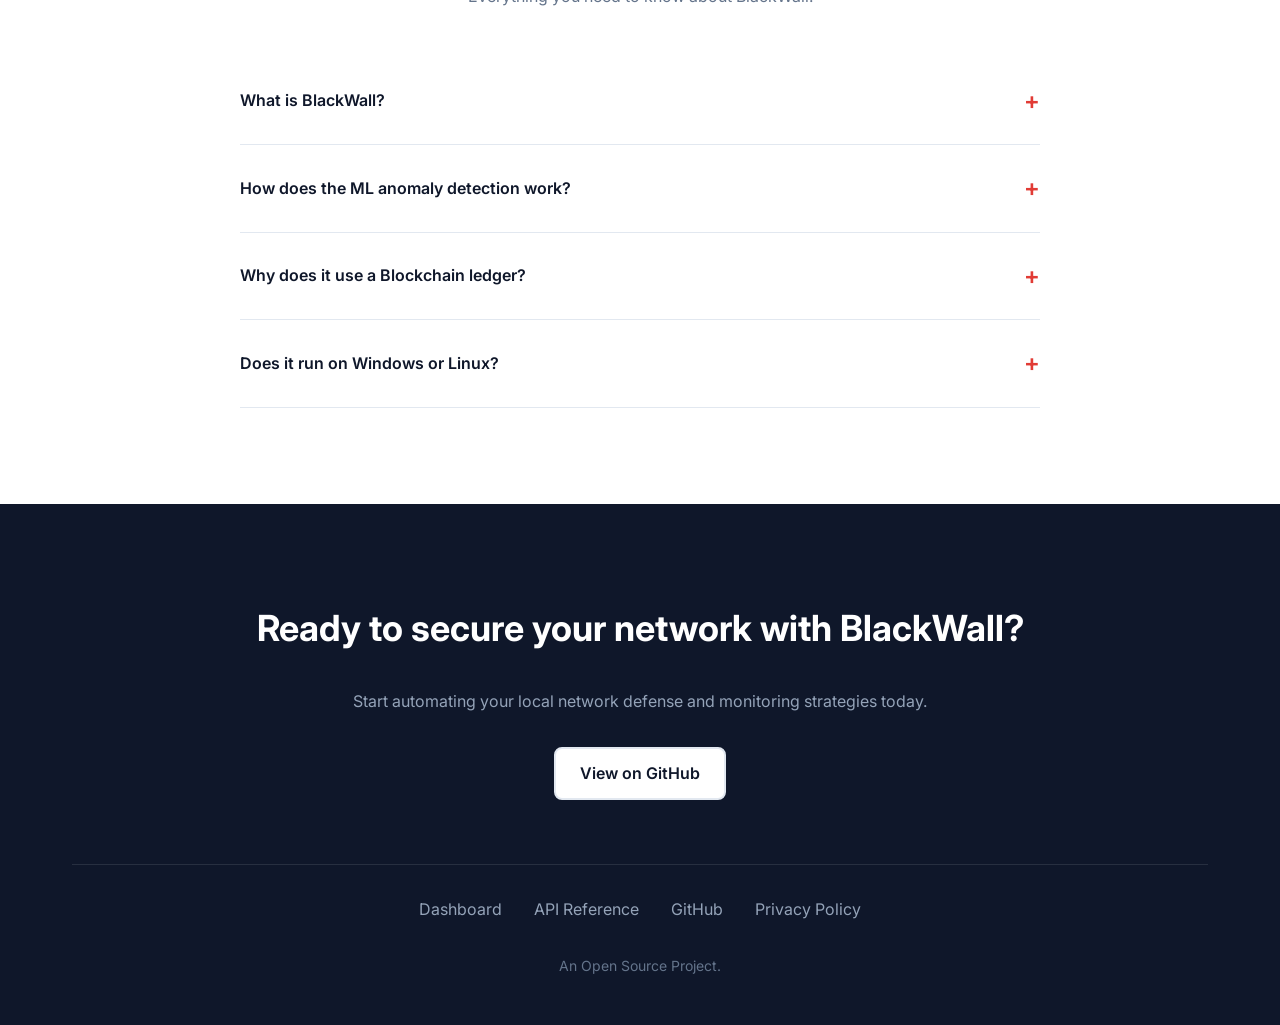
==== commit 8d554b78: "issue resolved" ====
--- a/docs/index.html
+++ b/docs/index.html
@@ -3,7 +3,15 @@
 <head>
     <meta charset="UTF-8">
     <meta name="viewport" content="width=device-width, initial-scale=1.0">
-    <title>Solana Fugu - Smart Algorithmic Trading</title>
+    <title>BlackWall - ML-Powered Security Operations Center</title>
+    <meta name="description" content="BlackWall is an open-source, ML-powered Security Operations Center and firewall engine that brings enterprise-level network monitoring to your local machine.">
+    <meta name="keywords" content="BlackWall, SOC, Security Operations Center, Firewall, ML Anomaly Detection, IsolationForest, Scapy, SIEM, Splunk, Wazuh">
+    <meta property="og:title" content="BlackWall - ML-Powered Security Operations Center">
+    <meta property="og:description" content="Transform your local machine into a mini SOC with real-time network monitoring, machine learning anomaly detection, and cryptographic ledgers.">
+    <meta property="og:type" content="website">
+    <meta name="twitter:card" content="summary_large_image">
+    <meta name="twitter:title" content="BlackWall - ML-Powered Security Operations Center">
+    <meta name="twitter:description" content="Transform your local machine into a mini SOC with real-time network monitoring and ML anomaly detection.">
     <link href="https://fonts.googleapis.com/css2?family=Inter:wght@400;500;600;700;800&display=swap" rel="stylesheet">
     <style>
         :root {
@@ -40,7 +48,7 @@
         h2 { font-size: 2.25rem; font-weight: 700; margin-bottom: 1rem; }
         h3 { font-size: 1.5rem; font-weight: 600; margin-bottom: 0.5rem; }
         p { color: var(--text-gray); margin-bottom: 1rem; }
-        
+
         .text-primary { color: var(--primary); }
 
         /* Buttons */
@@ -299,17 +307,17 @@
 
     <nav>
         <div class="container nav-container">
-            <div class="logo">Solana <span>Fugu</span></div>
+            <div class="logo">BlackWall <span>SOC</span></div>
             <div class="nav-links">
                 <a href="#features">Features</a>
-                <a href="#agent">Agent</a>
-                <a href="#data">Data & Analytics</a>
-                <a href="#pricing">Pricing</a>
+                <a href="#architecture">Architecture</a>
+                <a href="#data">Threat Intel</a>
+                <a href="#pricing">Use Cases</a>
                 <a href="#faq">FAQ</a>
             </div>
             <div class="nav-actions">
-                <a href="#" class="btn btn-outline">Read Docs</a>
-                <a href="#" class="btn btn-primary">Start building</a>
+                <a href="https://github.com/rootwithkhandal/blackwall" target="_blank" class="btn btn-outline">GitHub</a>
+                <a href="http://localhost:8501" class="btn btn-primary">Open Dashboard</a>
             </div>
         </div>
     </nav>
@@ -318,20 +326,19 @@
         <section class="section-light">
             <div class="container hero">
                 <div>
-                    <h1>Solana Fugu</h1>
-                    <p style="font-size: 1.25rem; margin-bottom: 1.5rem;">Smart Algorithmic Trading with Solfugu Multi-Agent</p>
-                    <p>Solfugu enables intelligent, high-frequency execution across DeFi protocols. Our AI agents navigate complex market conditions to deliver optimized yield and risk-adjusted returns with uncompromising speed.</p>
+                    <h1>BlackWall</h1>
+                    <p style="font-size: 1.25rem; margin-bottom: 1.5rem;">ML-Powered Security Operations Center</p>
+                    <p>BlackWall transforms your local machine into a mini SOC. It monitors network traffic in real-time, leveraging machine learning to detect anomalies, instantly enforcing IP bans, and recording all decisions to an immutable cryptographic ledger.</p>
                     <div class="hero-actions">
-                        <a href="#" class="btn btn-primary">Get Started</a>
-                        <a href="#" class="btn btn-outline">Read the Docs</a>
+                        <a href="http://localhost:8501" class="btn btn-primary">Launch App</a>
+                        <a href="https://github.com/rootwithkhandal/blackwall" target="_blank" class="btn btn-outline">Source Code</a>
                     </div>
                 </div>
                 <div class="hero-visual">
                     <div style="text-align: center;">
                         <svg width="120" height="120" viewBox="0 0 24 24" fill="none" stroke="var(--primary)" stroke-width="2" stroke-linecap="round" stroke-linejoin="round">
-                            <polygon points="12 2 2 7 12 12 22 7 12 2"></polygon>
-                            <polyline points="2 17 12 22 22 17"></polyline>
-                            <polyline points="2 12 12 17 22 12"></polyline>
+                            <path d="M12 22s8-4 8-10V5l-8-3-8 3v7c0 6 8 10 8 10z"></path>
+                            <path d="M9 12l2 2 4-4"></path>
                         </svg>
                     </div>
                 </div>
@@ -340,100 +347,100 @@
 
         <section id="features" class="section-gray">
             <div class="container">
-                <h2>Smart Algorithmic Trading, Process Driven Execution</h2>
-                <p>Solfugu is designed to operate autonomously. By leveraging a multi-agent system, the trading logic is decoupled into specialized processes, ensuring robustness and rapid execution times across decentralized exchanges.</p>
-                
+                <h2>Intelligent Network Traffic Analysis</h2>
+                <p>BlackWall is designed to operate autonomously. By decoupling the packet sniffer from the analysis engine, it guarantees robust real-time evaluation of every network flow without compromising throughput.</p>
+
                 <div class="flowchart">
-                    <div class="node">Market Data</div>
+                    <div class="node">Live Network Traffic</div>
                     <div class="arrow">→</div>
-                    <div class="node highlight">Solfugu Agent</div>
+                    <div class="node highlight">ML Detector (Scapy)</div>
                     <div class="arrow">→</div>
-                    <div class="node">DEX Execution</div>
+                    <div class="node">Verdict (Allow/Drop)</div>
                 </div>
 
                 <div class="features-grid">
                     <div class="feature-card">
                         <div class="feature-icon">⚡</div>
-                        <h3>Real-Time Execution</h3>
-                        <p>Process market data and execute trades in milliseconds utilizing our high-performance rust-based infrastructure.</p>
+                        <h3>Real-Time Capture</h3>
+                        <p>Process live incoming packets using Scapy and Python, capturing deep protocol details to feed the engine.</p>
                     </div>
                     <div class="feature-card">
                         <div class="feature-icon">🧠</div>
-                        <h3>Advanced Data Analysis</h3>
-                        <p>Our agents utilize predictive analytics to anticipate market movements and identify arbitrage opportunities.</p>
+                        <h3>Anomaly Detection</h3>
+                        <p>The IsolationForest ML baseline automatically detects packet rate spikes, port scans, and traffic anomalies.</p>
                     </div>
                     <div class="feature-card">
                         <div class="feature-icon">🛡️</div>
-                        <h3>Risk Management</h3>
-                        <p>Automated stop-loss, position sizing, and slippage protection integrated directly into the agent logic.</p>
-                    </div>
-                </div>
-            </div>
-        </section>
-
-        <section id="agent" class="section-light">
+                        <h3>Threat Intelligence</h3>
+                        <p>Automatically enriches IP addresses by querying Shodan, VirusTotal, and AbuseIPDB in the background.</p>
+                    </div>
+                </div>
+            </div>
+        </section>
+
+        <section id="architecture" class="section-light">
             <div class="container">
-                <h2>Process Driven Execution via Multi-Agent Intelligence</h2>
-                <p>The Solfugu architecture separates concerns. Watcher agents monitor on-chain state, Analysis agents compute strategy logic, and Execution agents handle transaction signing and submission.</p>
-                
+                <h2>Architecture & Blockchain Integrity</h2>
+                <p>The BlackWall architecture separates concerns. Background daemon threads capture traffic, the ML detector evaluates it, and verdicts are dispatched both to system-level firewalls and external SIEMs simultaneously.</p>
+
                 <div class="flowchart">
-                    <div class="node">Watcher Node</div>
+                    <div class="node">Firewall Engine</div>
                     <div class="arrow">→</div>
-                    <div class="node">Analysis Engine</div>
+                    <div class="node">SIEM Forwarder</div>
                     <div class="arrow">→</div>
-                    <div class="node highlight">Execution Node</div>
-                </div>
-                
+                    <div class="node highlight">Immutable Ledger</div>
+                </div>
+
                 <ul class="pricing-features" style="max-width: 600px; margin: 2rem auto;">
-                    <li><strong>Decentralized Agents:</strong> No single point of failure.</li>
-                    <li><strong>Cross-Chain Ready:</strong> Scalable architecture ready for multi-chain deployment.</li>
-                    <li><strong>Secure Execution:</strong> Isolated signing environments for private keys.</li>
+                    <li><strong>SIEM Integration:</strong> Forward drops and bans directly to Splunk HEC and Wazuh.</li>
+                    <li><strong>Webhook Alerts:</strong> Instant notifications for Discord and Slack when spikes occur.</li>
+                    <li><strong>Cryptographic Ledger:</strong> All firewall decisions are chained and signed, making tampering impossible.</li>
                 </ul>
             </div>
         </section>
 
         <section id="data" class="section-gray">
             <div class="container">
-                <h2>Solfugu Multi-Agent Intelligence Process Design</h2>
-                <p>Track the performance and success rate of your deployed strategies.</p>
-                
+                <h2>Live Threat Intelligence & Auto-Bans</h2>
+                <p>Track the IPs that have been automatically mitigated by your custom security rules and ML baselines.</p>
+
                 <table class="data-table">
                     <thead>
                         <tr>
-                            <th>Agent ID</th>
-                            <th>Strategy Name</th>
-                            <th>Status</th>
-                            <th>Success Rate</th>
-                            <th>Execution Time</th>
+                            <th>Source IP</th>
+                            <th>Threat Indicator</th>
+                            <th>Verdict</th>
+                            <th>Detection Method</th>
+                            <th>Latency</th>
                         </tr>
                     </thead>
                     <tbody>
                         <tr>
-                            <td>#A-1042</td>
-                            <td>Jito Arbitrage Alpha</td>
-                            <td><span style="color: var(--primary); font-weight:bold;">Active</span></td>
-                            <td>94.2%</td>
+                            <td>192.168.91.53</td>
+                            <td>Syn Flood / Ping Spike</td>
+                            <td><span style="color: var(--primary); font-weight:bold;">AUTO-BAN</span></td>
+                            <td>ML Anomaly</td>
                             <td>12ms</td>
                         </tr>
                         <tr>
-                            <td>#A-1045</td>
-                            <td>Raydium Liquidity Sniper</td>
-                            <td><span style="color: var(--text-gray); font-weight:bold;">Paused</span></td>
-                            <td>88.7%</td>
+                            <td>45.132.x.x</td>
+                            <td>Known Malicious (VT: 18)</td>
+                            <td><span style="color: var(--primary); font-weight:bold;">DROP</span></td>
+                            <td>Threat Intel API</td>
                             <td>18ms</td>
                         </tr>
                         <tr>
-                            <td>#A-1051</td>
-                            <td>Orca Yield Optimizer</td>
-                            <td><span style="color: var(--primary); font-weight:bold;">Active</span></td>
-                            <td>99.1%</td>
+                            <td>10.0.0.5</td>
+                            <td>Port Scan (SSH)</td>
+                            <td><span style="color: var(--primary); font-weight:bold;">AUTO-BAN</span></td>
+                            <td>ML Anomaly</td>
                             <td>45ms</td>
                         </tr>
                         <tr>
-                            <td>#A-1055</td>
-                            <td>Meteora Grid Bot</td>
-                            <td><span style="color: var(--primary); font-weight:bold;">Active</span></td>
-                            <td>91.5%</td>
+                            <td>10.0.0.12</td>
+                            <td>Normal HTTP Traffic</td>
+                            <td><span style="color: #4ADE80; font-weight:bold;">ALLOW</span></td>
+                            <td>Rule Set</td>
                             <td>22ms</td>
                         </tr>
                     </tbody>
@@ -443,16 +450,16 @@
 
         <section id="speed" class="section-light">
             <div class="container">
-                <h2>C/C++ Speed + Safety</h2>
-                <p>Enjoy the performance of C/C++ with the memory safety guarantees of modern systems programming languages. Our core engine operates with zero garbage collection pauses.</p>
-                
+                <h2>High-Performance Packet Processing</h2>
+                <p>BlackWall executes efficiently by separating the Streamlit UI from the core packet engine using lock-free Python queues and daemon threads.</p>
+
                 <div style="background: var(--text-dark); color: #fff; padding: 2rem; border-radius: 1rem; margin-top: 2rem; font-family: monospace; overflow-x: auto;">
-                    <div style="color: #4ADE80;">> Initializing Solfugu Execution Engine...</div>
-                    <div style="color: #94A3B8;">[INFO] Memory allocator: jemalloc</div>
-                    <div style="color: #94A3B8;">[INFO] Lock-free queues established.</div>
-                    <div style="color: #F87171;">> Latency Benchmark (1M iterations):</div>
-                    <div>Min: 0.08μs | Avg: 0.12μs | Max: 0.89μs</div>
-                    <div style="color: #4ADE80; margin-top: 1rem;">> Engine Ready. Waiting for market signals.</div>
+                    <div style="color: #4ADE80;">> Starting BlackWall Security Operations Center...</div>
+                    <div style="color: #94A3B8;">[api] Starting SOC REST API on 0.0.0.0:8000 ...</div>
+                    <div style="color: #94A3B8;">[ml] Baseline generated for 500 packets.</div>
+                    <div style="color: #F87171;">[fw] AUTO-BAN 192.168.91.53 (ML anomaly)</div>
+                    <div style="color: #F87171;">[siem] Forwarding alert to Webhook (Discord/Slack)</div>
+                    <div style="color: #4ADE80; margin-top: 1rem;">> Defense active. Waiting for traffic...</div>
                 </div>
             </div>
         </section>
@@ -460,65 +467,65 @@
         <section id="pricing" class="section-gray">
             <div class="container">
                 <div style="text-align: center;">
-                    <h2>Pricing Plans</h2>
-                    <p>Select the plan that fits your algorithmic trading needs.</p>
+                    <h2>Deployment Use Cases</h2>
+                    <p>Select the setup that fits your security infrastructure needs.</p>
                 </div>
 
                 <div class="pricing-grid">
                     <div class="pricing-card">
-                        <h3>Starter</h3>
-                        <p>Perfect for developers testing strategies.</p>
-                        <div class="price">$0<span style="font-size: 1rem; color: var(--text-gray); font-weight: 500;">/mo</span></div>
+                        <h3>Personal Lab</h3>
+                        <p>Perfect for developers testing network security.</p>
+                        <div class="price">Free<span style="font-size: 1rem; color: var(--text-gray); font-weight: 500;">/ OSS</span></div>
                         <ul class="pricing-features">
-                            <li>1 Active Agent</li>
-                            <li>Standard Execution Speed</li>
-                            <li>Basic Analytics Dashboard</li>
+                            <li>Local Dashboard Analytics</li>
+                            <li>Standard ML Detection</li>
+                            <li>PCAP Exporting</li>
                             <li>Community Discord Support</li>
                         </ul>
-                        <a href="#" class="btn btn-outline" style="width: 100%;">Get Started</a>
-                    </div>
-                    
+                        <a href="https://github.com/rootwithkhandal/blackwall" target="_blank" class="btn btn-outline" style="width: 100%;">View GitHub Repo</a>
+                    </div>
+
                     <div class="pricing-card popular">
-                        <div class="popular-badge">Most Popular</div>
-                        <h3>Pro</h3>
-                        <p>For serious traders requiring high throughput.</p>
-                        <div class="price">$99<span style="font-size: 1rem; color: var(--text-gray); font-weight: 500;">/mo</span></div>
+                        <div class="popular-badge">Enterprise</div>
+                        <h3>Advanced Integration</h3>
+                        <p>For complex setups requiring centralized monitoring.</p>
+                        <div class="price">SIEM<span style="font-size: 1rem; color: var(--text-gray); font-weight: 500;"> Ready</span></div>
                         <ul class="pricing-features">
-                            <li>Unlimited Active Agents</li>
-                            <li>Priority Execution Nodes</li>
-                            <li>Advanced ML Analytics</li>
-                            <li>24/7 Dedicated Support</li>
-                            <li>Custom Strategy Integration</li>
+                            <li>Wazuh Agent Integration</li>
+                            <li>Splunk HEC Forwarding</li>
+                            <li>FastAPI REST Endpoints</li>
+                            <li>Slack & Discord Incident Alerts</li>
+                            <li>Immutable Cryptographic Audits</li>
                         </ul>
-                        <a href="#" class="btn btn-primary" style="width: 100%;">Upgrade to Pro</a>
-                    </div>
-                </div>
-            </div>
-        </section>
-
-        <section id="faq" class="section-gray">
+                        <a href="https://github.com/rootwithkhandal/blackwall/docs/architecture.    html" class="btn btn-primary" style="width: 100%;">Explore Architecture</a>
+                    </div>
+                </div>
+            </div>
+        </section>
+
+        <section id="faq" class="section-light">
             <div class="container">
                 <div style="text-align: center;">
                     <h2>Frequently Asked Questions</h2>
-                    <p>Everything you need to know about Solfugu.</p>
-                </div>
-                
+                    <p>Everything you need to know about BlackWall.</p>
+                </div>
+
                 <div class="faq-list">
                     <div class="faq-item">
-                        <div class="faq-question">What is Solana Fugu? <span class="faq-toggle">+</span></div>
-                        <div class="faq-answer">Solana Fugu (Solfugu) is an advanced multi-agent algorithmic trading platform built specifically for the Solana blockchain, offering high-speed execution and AI-driven strategies.</div>
+                        <div class="faq-question">What is BlackWall? <span class="faq-toggle">+</span></div>
+                        <div class="faq-answer">BlackWall is an open-source, ML-powered Security Operations Center and firewall engine that brings enterprise-level network monitoring to your local machine.</div>
                     </div>
                     <div class="faq-item">
-                        <div class="faq-question">How does the multi-agent system work? <span class="faq-toggle">+</span></div>
-                        <div class="faq-answer">The system decouples data aggregation, analysis, and execution into separate specialized agents. This ensures that market monitoring never blocks trade execution.</div>
+                        <div class="faq-question">How does the ML anomaly detection work? <span class="faq-toggle">+</span></div>
+                        <div class="faq-answer">It uses an Isolation Forest algorithm from scikit-learn. The system profiles your baseline traffic for the first 5 minutes. After that, any sudden spikes in packet rates or unusual port activity are flagged as anomalies and automatically blocked.</div>
                     </div>
                     <div class="faq-item">
-                        <div class="faq-question">Is my private key secure? <span class="faq-toggle">+</span></div>
-                        <div class="faq-answer">Yes, private keys never leave your local environment. The execution agents run within your own infrastructure and only sign transactions locally.</div>
+                        <div class="faq-question">Why does it use a Blockchain ledger? <span class="faq-toggle">+</span></div>
+                        <div class="faq-answer">A key requirement for incident response and compliance is untampered logs. BlackWall chains every firewall rule and drop verdict into a cryptographic ledger. If a malicious actor gains access and tries to delete their logs, the integrity check will immediately flag the tampering.</div>
                     </div>
                     <div class="faq-item">
-                        <div class="faq-question">Can I write custom strategies? <span class="faq-toggle">+</span></div>
-                        <div class="faq-answer">Absolutely. We provide a comprehensive SDK in Rust and Python to develop and deploy custom Analysis agents to the network.</div>
+                        <div class="faq-question">Does it run on Windows or Linux? <span class="faq-toggle">+</span></div>
+                        <div class="faq-answer">It runs on both! On Linux, BlackWall seamlessly integrates with iptables to enforce bans at the kernel level. On Windows, it gracefully falls back to application-layer packet inspection without breaking the dashboard.</div>
                     </div>
                 </div>
             </div>
@@ -527,18 +534,17 @@
 
     <footer>
         <div class="container">
-            <h2>Ready to build with Solana Fugu?</h2>
-            <p style="max-width: 600px; margin: 0 auto 2rem; color: #94A3B8;">Join thousands of traders automating their strategies on the fastest blockchain.</p>
-            <a href="#" class="btn btn-outline" style="color: var(--text-dark);">Start building today</a>
-            
+            <h2>Ready to secure your network with BlackWall?</h2>
+            <p style="max-width: 600px; margin: 0 auto 2rem; color: #94A3B8;">Start automating your local network defense and monitoring strategies today.</p>
+            <a href="https://github.com/rootwithkhandal/blackwall" target="_blank" class="btn btn-outline" style="color: var(--text-dark);">View on GitHub</a>
+
             <div class="footer-links">
-                <a href="#">Documentation</a>
-                <a href="#">API Reference</a>
-                <a href="#">GitHub</a>
-                <a href="#">Twitter</a>
-                <a href="#">Terms of Service</a>
-            </div>
-            <p style="color: #64748B; font-size: 0.875rem;">&copy; 2026 Solana Fugu. All rights reserved.</p>
+                <a href="http://localhost:8501">Dashboard</a>
+                <a href="https://github.com/rootwithkhandal/blackwall/docs/api-reference.html">API Reference</a>
+                <a href="https://github.com/rootwithkhandal/blackwall" target="_blank">GitHub</a>
+                <a href="https://github.com/rootwithkhandal/blackwall/docs/privacy-policy.html">Privacy Policy</a>
+            </div>
+            <p style="color: #64748B; font-size: 0.875rem;">An Open Source Project.</p>
         </div>
     </footer>
 
@@ -548,7 +554,7 @@
             question.addEventListener('click', () => {
                 const item = question.parentElement;
                 const isActive = item.classList.contains('active');
-                
+
                 // Close all
                 document.querySelectorAll('.faq-item').forEach(faq => {
                     faq.classList.remove('active');
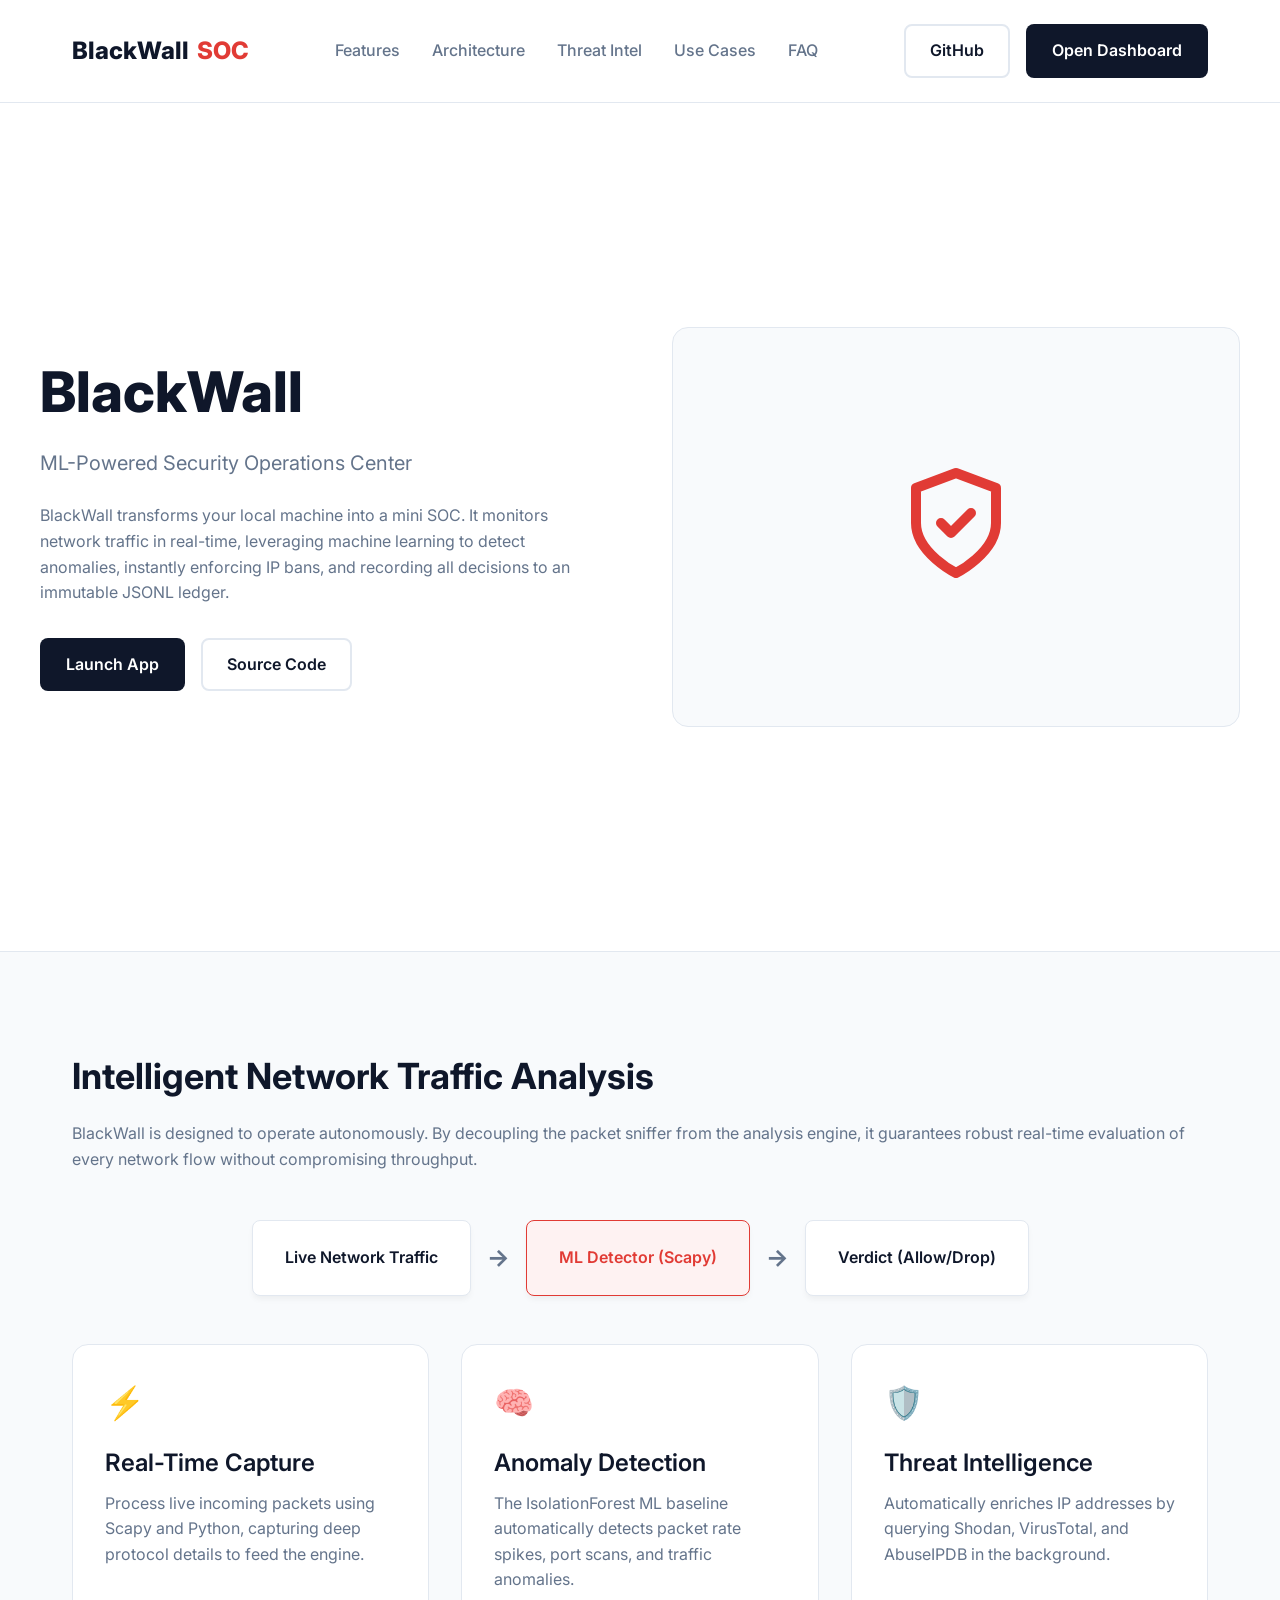
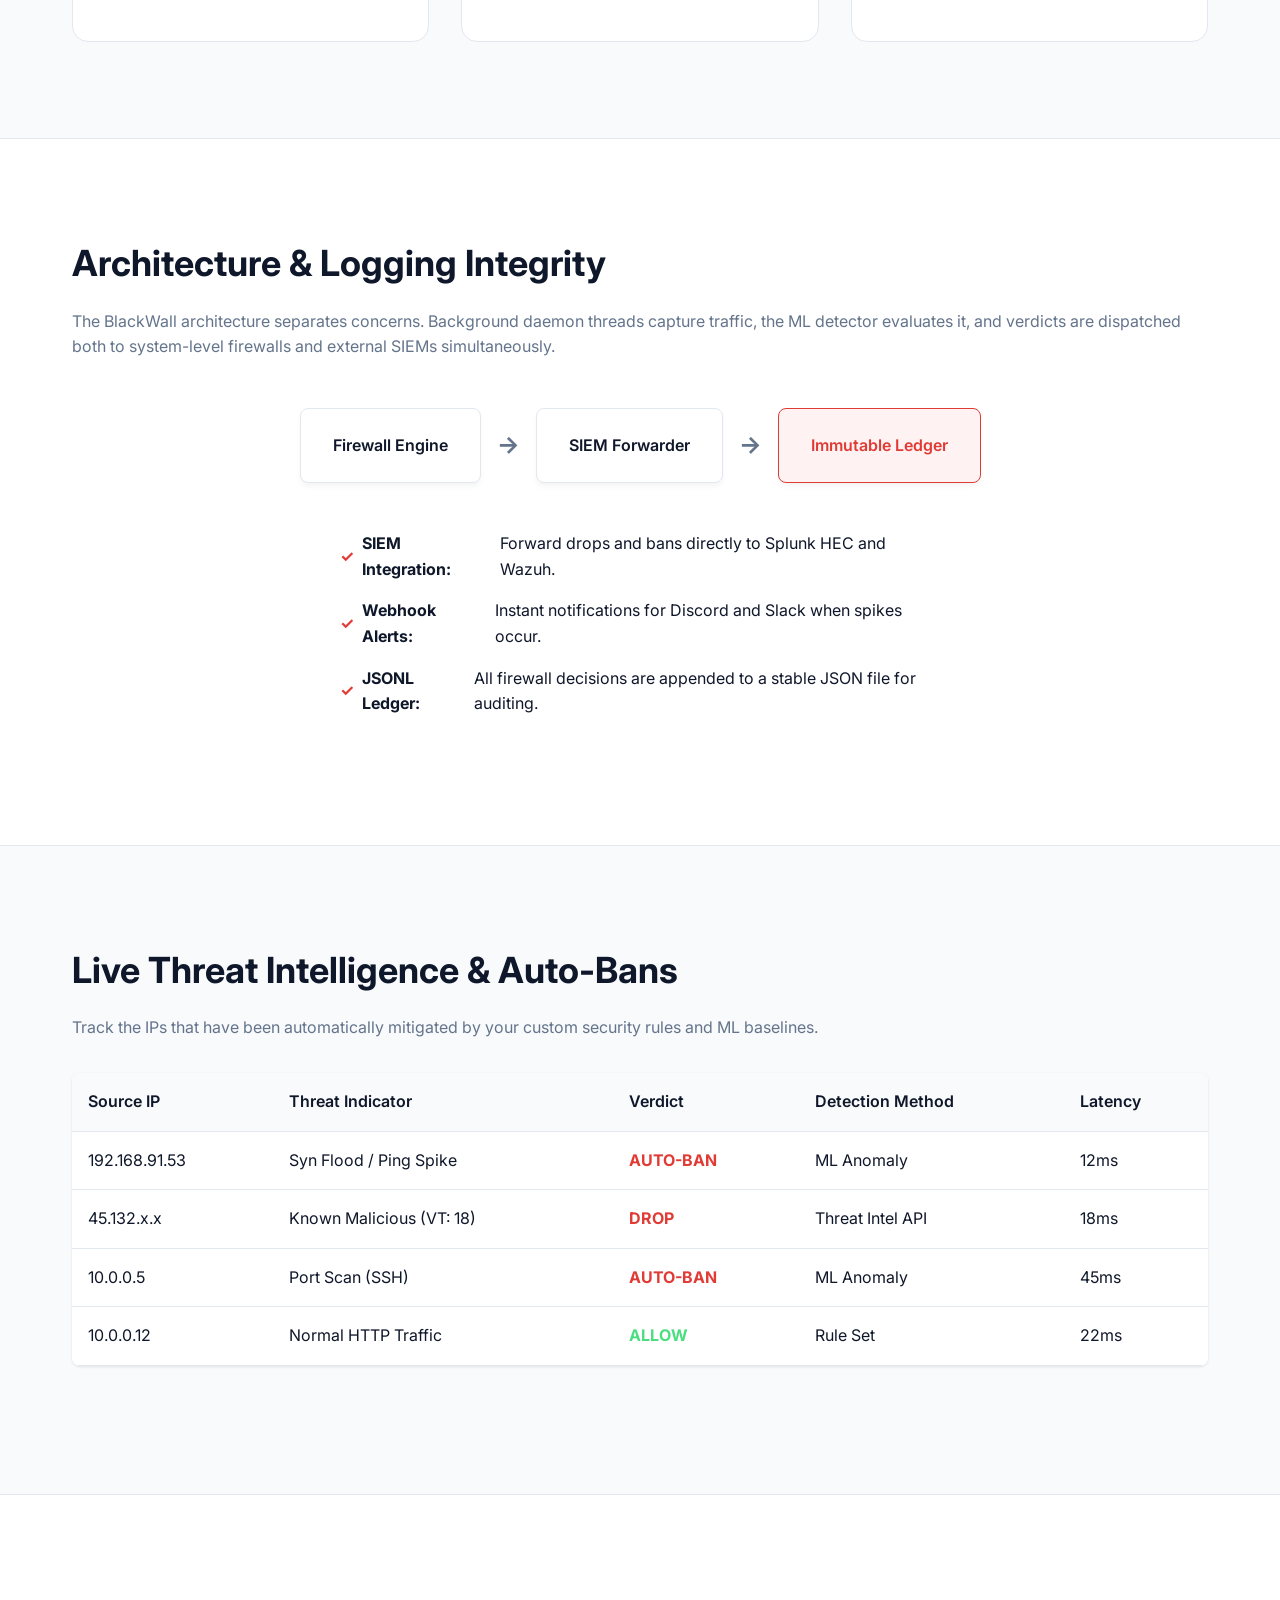
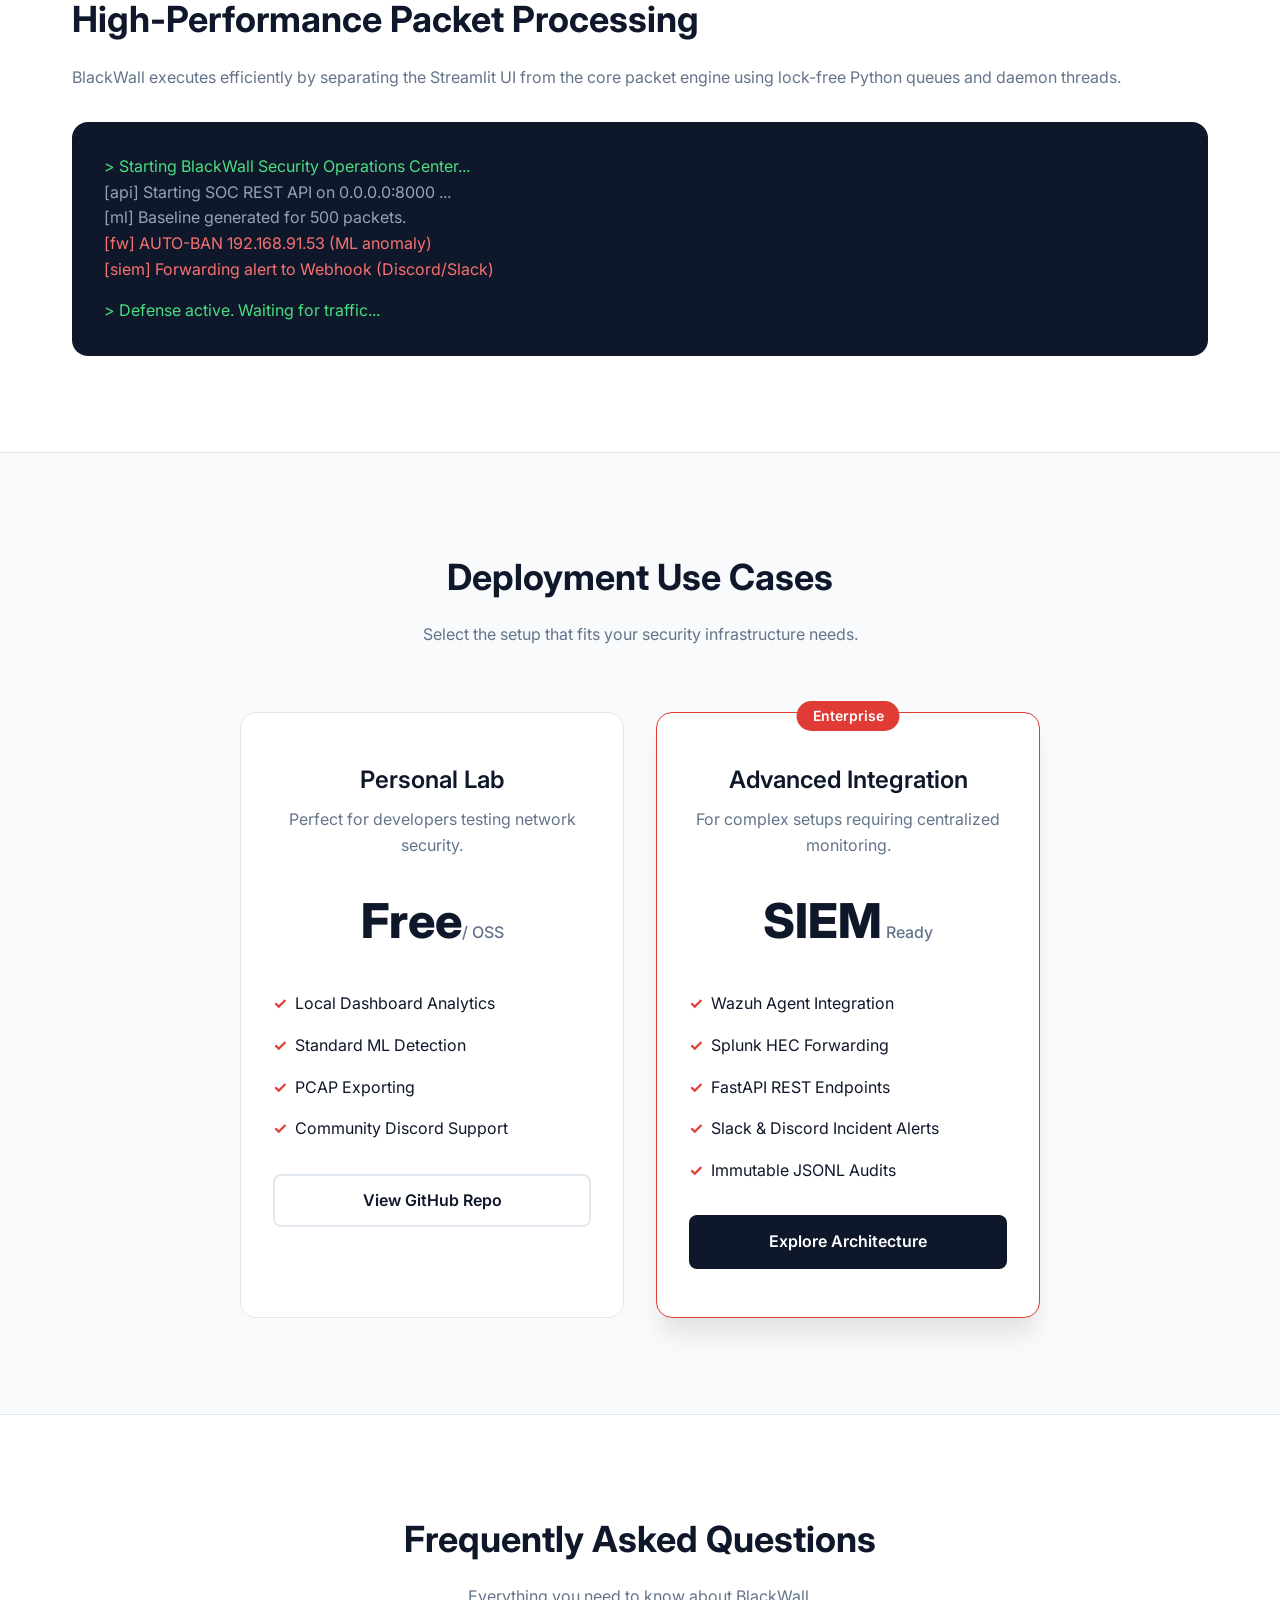
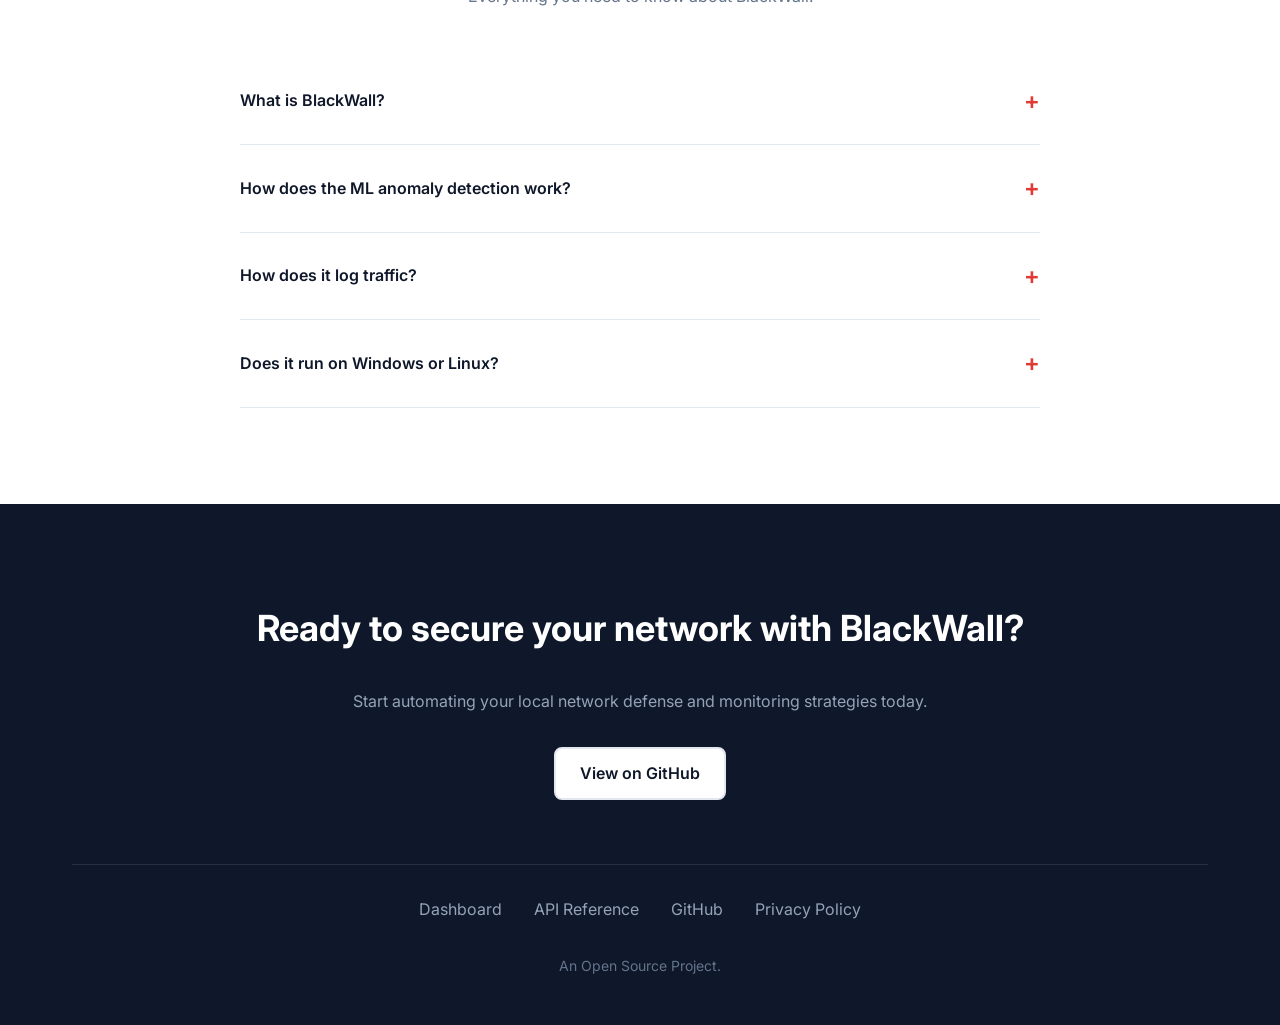
==== commit 22c66277: "issue-resolved" ====
--- a/docs/index.html
+++ b/docs/index.html
@@ -7,301 +7,13 @@
     <meta name="description" content="BlackWall is an open-source, ML-powered Security Operations Center and firewall engine that brings enterprise-level network monitoring to your local machine.">
     <meta name="keywords" content="BlackWall, SOC, Security Operations Center, Firewall, ML Anomaly Detection, IsolationForest, Scapy, SIEM, Splunk, Wazuh">
     <meta property="og:title" content="BlackWall - ML-Powered Security Operations Center">
-    <meta property="og:description" content="Transform your local machine into a mini SOC with real-time network monitoring, machine learning anomaly detection, and cryptographic ledgers.">
+    <meta property="og:description" content="Transform your local machine into a mini SOC with real-time network monitoring, machine learning anomaly detection, and JSONL ledgers.">
     <meta property="og:type" content="website">
     <meta name="twitter:card" content="summary_large_image">
     <meta name="twitter:title" content="BlackWall - ML-Powered Security Operations Center">
     <meta name="twitter:description" content="Transform your local machine into a mini SOC with real-time network monitoring and ML anomaly detection.">
     <link href="https://fonts.googleapis.com/css2?family=Inter:wght@400;500;600;700;800&display=swap" rel="stylesheet">
-    <style>
-        :root {
-            --primary: #E13B35;
-            --primary-hover: #C5302A;
-            --text-dark: #0F172A;
-            --text-gray: #64748B;
-            --bg-light: #F8FAFC;
-            --bg-white: #FFFFFF;
-            --border-color: #E2E8F0;
-        }
-
-        * {
-            margin: 0;
-            padding: 0;
-            box-sizing: border-box;
-            font-family: 'Inter', sans-serif;
-        }
-
-        body {
-            background-color: var(--bg-white);
-            color: var(--text-dark);
-            line-height: 1.6;
-        }
-
-        .container {
-            max-width: 1200px;
-            margin: 0 auto;
-            padding: 0 2rem;
-        }
-
-        /* Typography */
-        h1 { font-size: 3.5rem; font-weight: 800; line-height: 1.1; margin-bottom: 1.5rem; }
-        h2 { font-size: 2.25rem; font-weight: 700; margin-bottom: 1rem; }
-        h3 { font-size: 1.5rem; font-weight: 600; margin-bottom: 0.5rem; }
-        p { color: var(--text-gray); margin-bottom: 1rem; }
-
-        .text-primary { color: var(--primary); }
-
-        /* Buttons */
-        .btn {
-            display: inline-flex;
-            align-items: center;
-            justify-content: center;
-            padding: 0.75rem 1.5rem;
-            border-radius: 0.5rem;
-            font-weight: 600;
-            text-decoration: none;
-            transition: all 0.2s;
-            cursor: pointer;
-            border: 2px solid transparent;
-        }
-        .btn-primary { background-color: var(--text-dark); color: white; }
-        .btn-primary:hover { background-color: #000; }
-        .btn-outline { background-color: white; color: var(--text-dark); border-color: var(--border-color); }
-        .btn-outline:hover { border-color: var(--text-dark); }
-        .btn-red { background-color: var(--primary); color: white; }
-        .btn-red:hover { background-color: var(--primary-hover); }
-
-        /* Navbar */
-        nav {
-            padding: 1.5rem 0;
-            border-bottom: 1px solid var(--border-color);
-            background: white;
-            position: sticky;
-            top: 0;
-            z-index: 100;
-        }
-        .nav-container {
-            display: flex;
-            justify-content: space-between;
-            align-items: center;
-        }
-        .logo {
-            font-size: 1.5rem;
-            font-weight: 800;
-            color: var(--text-dark);
-            display: flex;
-            align-items: center;
-            gap: 0.5rem;
-        }
-        .logo span { color: var(--primary); }
-        .nav-links {
-            display: flex;
-            gap: 2rem;
-        }
-        .nav-links a {
-            text-decoration: none;
-            color: var(--text-gray);
-            font-weight: 500;
-        }
-        .nav-links a:hover { color: var(--text-dark); }
-        .nav-actions { display: flex; gap: 1rem; }
-
-        /* Sections */
-        section { padding: 6rem 0; }
-        .section-light { background-color: var(--bg-white); }
-        .section-gray { background-color: var(--bg-light); border-top: 1px solid var(--border-color); border-bottom: 1px solid var(--border-color); }
-
-        /* Hero */
-        .hero {
-            display: grid;
-            grid-template-columns: 1fr 1fr;
-            gap: 4rem;
-            align-items: center;
-            padding: 8rem 0;
-        }
-        .hero-actions {
-            display: flex;
-            gap: 1rem;
-            margin-top: 2rem;
-        }
-        .hero-visual {
-            background: var(--bg-light);
-            border: 1px solid var(--border-color);
-            border-radius: 1rem;
-            padding: 2rem;
-            display: flex;
-            align-items: center;
-            justify-content: center;
-            height: 400px;
-        }
-
-        /* Abstract Flowcharts */
-        .flowchart {
-            display: flex;
-            align-items: center;
-            justify-content: center;
-            gap: 1rem;
-            margin: 3rem 0;
-            flex-wrap: wrap;
-        }
-        .node {
-            background: white;
-            border: 1px solid var(--border-color);
-            padding: 1.5rem 2rem;
-            border-radius: 0.5rem;
-            font-weight: 600;
-            box-shadow: 0 4px 6px -1px rgba(0, 0, 0, 0.05);
-            text-align: center;
-        }
-        .node.highlight {
-            border-color: var(--primary);
-            color: var(--primary);
-            background: #FEF2F2;
-        }
-        .arrow {
-            color: var(--text-gray);
-            font-size: 1.5rem;
-            font-weight: bold;
-        }
-
-        /* Features Grid */
-        .features-grid {
-            display: grid;
-            grid-template-columns: repeat(3, 1fr);
-            gap: 2rem;
-            margin-top: 3rem;
-        }
-        .feature-card {
-            background: white;
-            padding: 2rem;
-            border-radius: 1rem;
-            border: 1px solid var(--border-color);
-        }
-        .feature-icon {
-            color: var(--primary);
-            font-size: 2rem;
-            margin-bottom: 1rem;
-        }
-
-        /* Tables */
-        .data-table {
-            width: 100%;
-            border-collapse: collapse;
-            margin: 2rem 0;
-            background: white;
-            box-shadow: 0 1px 3px rgba(0,0,0,0.1);
-            border-radius: 0.5rem;
-            overflow: hidden;
-        }
-        .data-table th, .data-table td {
-            padding: 1rem;
-            text-align: left;
-            border-bottom: 1px solid var(--border-color);
-        }
-        .data-table th { background: var(--bg-light); font-weight: 600; color: var(--text-dark); }
-        .data-table tbody tr:hover { background: #F8FAFC; }
-
-        /* Pricing */
-        .pricing-grid {
-            display: grid;
-            grid-template-columns: 1fr 1fr;
-            gap: 2rem;
-            max-width: 800px;
-            margin: 4rem auto 0;
-        }
-        .pricing-card {
-            background: white;
-            border: 1px solid var(--border-color);
-            border-radius: 1rem;
-            padding: 3rem 2rem;
-            text-align: center;
-        }
-        .pricing-card.popular {
-            border-color: var(--primary);
-            box-shadow: 0 20px 25px -5px rgba(0, 0, 0, 0.1);
-            position: relative;
-        }
-        .popular-badge {
-            position: absolute;
-            top: -12px;
-            left: 50%;
-            transform: translateX(-50%);
-            background: var(--primary);
-            color: white;
-            padding: 0.25rem 1rem;
-            border-radius: 1rem;
-            font-size: 0.875rem;
-            font-weight: 600;
-        }
-        .price { font-size: 3rem; font-weight: 800; margin: 1.5rem 0; }
-        .pricing-features {
-            text-align: left;
-            margin: 2rem 0;
-            list-style: none;
-        }
-        .pricing-features li {
-            margin-bottom: 1rem;
-            display: flex;
-            align-items: center;
-            gap: 0.5rem;
-        }
-        .pricing-features li::before {
-            content: "✓";
-            color: var(--primary);
-            font-weight: bold;
-        }
-
-        /* FAQ */
-        .faq-list {
-            max-width: 800px;
-            margin: 3rem auto 0;
-        }
-        .faq-item {
-            border-bottom: 1px solid var(--border-color);
-            padding: 1.5rem 0;
-        }
-        .faq-question {
-            display: flex;
-            justify-content: space-between;
-            align-items: center;
-            font-weight: 600;
-            cursor: pointer;
-            color: var(--text-dark);
-        }
-        .faq-answer {
-            margin-top: 1rem;
-            color: var(--text-gray);
-            display: none;
-        }
-        .faq-item.active .faq-answer { display: block; }
-        .faq-toggle { font-size: 1.5rem; color: var(--primary); transition: transform 0.2s; }
-        .faq-item.active .faq-toggle { transform: rotate(45deg); }
-
-        /* Footer */
-        footer {
-            background: var(--text-dark);
-            color: white;
-            padding: 6rem 0 2rem;
-            text-align: center;
-        }
-        footer h2 { margin-bottom: 2rem; }
-        .footer-links {
-            display: flex;
-            justify-content: center;
-            gap: 2rem;
-            margin: 4rem 0 2rem;
-            border-top: 1px solid rgba(255,255,255,0.1);
-            padding-top: 2rem;
-        }
-        .footer-links a { color: #94A3B8; text-decoration: none; }
-        .footer-links a:hover { color: white; }
-
-        @media (max-width: 768px) {
-            .hero, .pricing-grid, .features-grid { grid-template-columns: 1fr; }
-            .nav-links { display: none; }
-            h1 { font-size: 2.5rem; }
-        }
-    </style>
+    <link href="style.css" rel="stylesheet">
 </head>
 <body>
 
@@ -328,7 +40,7 @@
                 <div>
                     <h1>BlackWall</h1>
                     <p style="font-size: 1.25rem; margin-bottom: 1.5rem;">ML-Powered Security Operations Center</p>
-                    <p>BlackWall transforms your local machine into a mini SOC. It monitors network traffic in real-time, leveraging machine learning to detect anomalies, instantly enforcing IP bans, and recording all decisions to an immutable cryptographic ledger.</p>
+                    <p>BlackWall transforms your local machine into a mini SOC. It monitors network traffic in real-time, leveraging machine learning to detect anomalies, instantly enforcing IP bans, and recording all decisions to an immutable JSONL ledger.</p>
                     <div class="hero-actions">
                         <a href="http://localhost:8501" class="btn btn-primary">Launch App</a>
                         <a href="https://github.com/rootwithkhandal/blackwall" target="_blank" class="btn btn-outline">Source Code</a>
@@ -380,7 +92,7 @@
 
         <section id="architecture" class="section-light">
             <div class="container">
-                <h2>Architecture & Blockchain Integrity</h2>
+                <h2>Architecture & Logging Integrity</h2>
                 <p>The BlackWall architecture separates concerns. Background daemon threads capture traffic, the ML detector evaluates it, and verdicts are dispatched both to system-level firewalls and external SIEMs simultaneously.</p>
 
                 <div class="flowchart">
@@ -394,7 +106,7 @@
                 <ul class="pricing-features" style="max-width: 600px; margin: 2rem auto;">
                     <li><strong>SIEM Integration:</strong> Forward drops and bans directly to Splunk HEC and Wazuh.</li>
                     <li><strong>Webhook Alerts:</strong> Instant notifications for Discord and Slack when spikes occur.</li>
-                    <li><strong>Cryptographic Ledger:</strong> All firewall decisions are chained and signed, making tampering impossible.</li>
+                    <li><strong>JSONL Ledger:</strong> All firewall decisions are appended to a stable JSON file for auditing.</li>
                 </ul>
             </div>
         </section>
@@ -495,9 +207,9 @@
                             <li>Splunk HEC Forwarding</li>
                             <li>FastAPI REST Endpoints</li>
                             <li>Slack & Discord Incident Alerts</li>
-                            <li>Immutable Cryptographic Audits</li>
+                            <li>Immutable JSONL Audits</li>
                         </ul>
-                        <a href="https://github.com/rootwithkhandal/blackwall/docs/architecture.    html" class="btn btn-primary" style="width: 100%;">Explore Architecture</a>
+                        <a href="architecture.html" class="btn btn-primary" style="width: 100%;">Explore Architecture</a>
                     </div>
                 </div>
             </div>
@@ -511,22 +223,22 @@
                 </div>
 
                 <div class="faq-list">
-                    <div class="faq-item">
-                        <div class="faq-question">What is BlackWall? <span class="faq-toggle">+</span></div>
+                    <details class="faq-item">
+                        <summary class="faq-question">What is BlackWall? <span class="faq-toggle">+</span></summary>
                         <div class="faq-answer">BlackWall is an open-source, ML-powered Security Operations Center and firewall engine that brings enterprise-level network monitoring to your local machine.</div>
-                    </div>
-                    <div class="faq-item">
-                        <div class="faq-question">How does the ML anomaly detection work? <span class="faq-toggle">+</span></div>
+                    </details>
+                    <details class="faq-item">
+                        <summary class="faq-question">How does the ML anomaly detection work? <span class="faq-toggle">+</span></summary>
                         <div class="faq-answer">It uses an Isolation Forest algorithm from scikit-learn. The system profiles your baseline traffic for the first 5 minutes. After that, any sudden spikes in packet rates or unusual port activity are flagged as anomalies and automatically blocked.</div>
-                    </div>
-                    <div class="faq-item">
-                        <div class="faq-question">Why does it use a Blockchain ledger? <span class="faq-toggle">+</span></div>
-                        <div class="faq-answer">A key requirement for incident response and compliance is untampered logs. BlackWall chains every firewall rule and drop verdict into a cryptographic ledger. If a malicious actor gains access and tries to delete their logs, the integrity check will immediately flag the tampering.</div>
-                    </div>
-                    <div class="faq-item">
-                        <div class="faq-question">Does it run on Windows or Linux? <span class="faq-toggle">+</span></div>
+                    </details>
+                    <details class="faq-item">
+                        <summary class="faq-question">How does it log traffic? <span class="faq-toggle">+</span></summary>
+                        <div class="faq-answer">A key requirement for incident response is stable logs. BlackWall appends every firewall rule and drop verdict into a flat JSONL ledger.</div>
+                    </details>
+                    <details class="faq-item">
+                        <summary class="faq-question">Does it run on Windows or Linux? <span class="faq-toggle">+</span></summary>
                         <div class="faq-answer">It runs on both! On Linux, BlackWall seamlessly integrates with iptables to enforce bans at the kernel level. On Windows, it gracefully falls back to application-layer packet inspection without breaking the dashboard.</div>
-                    </div>
+                    </details>
                 </div>
             </div>
         </section>
@@ -540,32 +252,14 @@
 
             <div class="footer-links">
                 <a href="http://localhost:8501">Dashboard</a>
-                <a href="https://github.com/rootwithkhandal/blackwall/docs/api-reference.html">API Reference</a>
+                <a href="api-reference.html">API Reference</a>
                 <a href="https://github.com/rootwithkhandal/blackwall" target="_blank">GitHub</a>
-                <a href="https://github.com/rootwithkhandal/blackwall/docs/privacy-policy.html">Privacy Policy</a>
+                <a href="privacy-policy.html">Privacy Policy</a>
             </div>
             <p style="color: #64748B; font-size: 0.875rem;">An Open Source Project.</p>
         </div>
     </footer>
 
-    <script>
-        // Simple FAQ Accordion Logic
-        document.querySelectorAll('.faq-question').forEach(question => {
-            question.addEventListener('click', () => {
-                const item = question.parentElement;
-                const isActive = item.classList.contains('active');
-
-                // Close all
-                document.querySelectorAll('.faq-item').forEach(faq => {
-                    faq.classList.remove('active');
-                });
-
-                // Open clicked
-                if (!isActive) {
-                    item.classList.add('active');
-                }
-            });
-        });
-    </script>
+
 </body>
 </html>
--- a/docs/style.css
+++ b/docs/style.css
@@ -0,0 +1,294 @@
+:root {
+    --primary: #E13B35;
+    --primary-hover: #C5302A;
+    --text-dark: #0F172A;
+    --text-gray: #64748B;
+    --bg-light: #F8FAFC;
+    --bg-white: #FFFFFF;
+    --border-color: #E2E8F0;
+}
+
+* {
+    margin: 0;
+    padding: 0;
+    box-sizing: border-box;
+    font-family: 'Inter', sans-serif;
+}
+
+body {
+    background-color: var(--bg-white);
+    color: var(--text-dark);
+    line-height: 1.6;
+}
+
+.container {
+    max-width: 1200px;
+    margin: 0 auto;
+    padding: 0 2rem;
+}
+
+/* Typography */
+h1 { font-size: 3.5rem; font-weight: 800; line-height: 1.1; margin-bottom: 1.5rem; }
+h2 { font-size: 2.25rem; font-weight: 700; margin-bottom: 1rem; }
+h3 { font-size: 1.5rem; font-weight: 600; margin-bottom: 0.5rem; }
+p { color: var(--text-gray); margin-bottom: 1rem; }
+
+.text-primary { color: var(--primary); }
+
+/* Buttons */
+.btn {
+    display: inline-flex;
+    align-items: center;
+    justify-content: center;
+    padding: 0.75rem 1.5rem;
+    border-radius: 0.5rem;
+    font-weight: 600;
+    text-decoration: none;
+    transition: all 0.2s;
+    cursor: pointer;
+    border: 2px solid transparent;
+}
+.btn-primary { background-color: var(--text-dark); color: white; }
+.btn-primary:hover { background-color: #000; }
+.btn-outline { background-color: white; color: var(--text-dark); border-color: var(--border-color); }
+.btn-outline:hover { border-color: var(--text-dark); }
+.btn-red { background-color: var(--primary); color: white; }
+.btn-red:hover { background-color: var(--primary-hover); }
+
+/* Navbar */
+nav {
+    padding: 1.5rem 0;
+    border-bottom: 1px solid var(--border-color);
+    background: white;
+    position: sticky;
+    top: 0;
+    z-index: 100;
+}
+.nav-container {
+    display: flex;
+    justify-content: space-between;
+    align-items: center;
+}
+.logo {
+    font-size: 1.5rem;
+    font-weight: 800;
+    color: var(--text-dark);
+    display: flex;
+    align-items: center;
+    gap: 0.5rem;
+    text-decoration: none;
+}
+.logo span { color: var(--primary); }
+.nav-links {
+    display: flex;
+    gap: 2rem;
+}
+.nav-links a {
+    text-decoration: none;
+    color: var(--text-gray);
+    font-weight: 500;
+}
+.nav-links a:hover { color: var(--text-dark); }
+.nav-actions { display: flex; gap: 1rem; }
+
+/* Sections */
+section { padding: 6rem 0; }
+.section-light { background-color: var(--bg-white); }
+.section-gray { background-color: var(--bg-light); border-top: 1px solid var(--border-color); border-bottom: 1px solid var(--border-color); }
+
+/* Hero */
+.hero {
+    display: grid;
+    grid-template-columns: 1fr 1fr;
+    gap: 4rem;
+    align-items: center;
+    padding: 8rem 0;
+}
+.hero-actions {
+    display: flex;
+    gap: 1rem;
+    margin-top: 2rem;
+}
+.hero-visual {
+    background: var(--bg-light);
+    border: 1px solid var(--border-color);
+    border-radius: 1rem;
+    padding: 2rem;
+    display: flex;
+    align-items: center;
+    justify-content: center;
+    height: 400px;
+}
+
+/* Abstract Flowcharts */
+.flowchart {
+    display: flex;
+    align-items: center;
+    justify-content: center;
+    gap: 1rem;
+    margin: 3rem 0;
+    flex-wrap: wrap;
+}
+.node {
+    background: white;
+    border: 1px solid var(--border-color);
+    padding: 1.5rem 2rem;
+    border-radius: 0.5rem;
+    font-weight: 600;
+    box-shadow: 0 4px 6px -1px rgba(0, 0, 0, 0.05);
+    text-align: center;
+}
+.node.highlight {
+    border-color: var(--primary);
+    color: var(--primary);
+    background: #FEF2F2;
+}
+.arrow {
+    color: var(--text-gray);
+    font-size: 1.5rem;
+    font-weight: bold;
+}
+
+/* Features Grid */
+.features-grid {
+    display: grid;
+    grid-template-columns: repeat(3, 1fr);
+    gap: 2rem;
+    margin-top: 3rem;
+}
+.feature-card {
+    background: white;
+    padding: 2rem;
+    border-radius: 1rem;
+    border: 1px solid var(--border-color);
+}
+.feature-icon {
+    color: var(--primary);
+    font-size: 2rem;
+    margin-bottom: 1rem;
+}
+
+/* Tables */
+.data-table {
+    width: 100%;
+    border-collapse: collapse;
+    margin: 2rem 0;
+    background: white;
+    box-shadow: 0 1px 3px rgba(0,0,0,0.1);
+    border-radius: 0.5rem;
+    overflow: hidden;
+}
+.data-table th, .data-table td {
+    padding: 1rem;
+    text-align: left;
+    border-bottom: 1px solid var(--border-color);
+}
+.data-table th { background: var(--bg-light); font-weight: 600; color: var(--text-dark); }
+.data-table tbody tr:hover { background: #F8FAFC; }
+
+/* Pricing */
+.pricing-grid {
+    display: grid;
+    grid-template-columns: 1fr 1fr;
+    gap: 2rem;
+    max-width: 800px;
+    margin: 4rem auto 0;
+}
+.pricing-card {
+    background: white;
+    border: 1px solid var(--border-color);
+    border-radius: 1rem;
+    padding: 3rem 2rem;
+    text-align: center;
+}
+.pricing-card.popular {
+    border-color: var(--primary);
+    box-shadow: 0 20px 25px -5px rgba(0, 0, 0, 0.1);
+    position: relative;
+}
+.popular-badge {
+    position: absolute;
+    top: -12px;
+    left: 50%;
+    transform: translateX(-50%);
+    background: var(--primary);
+    color: white;
+    padding: 0.25rem 1rem;
+    border-radius: 1rem;
+    font-size: 0.875rem;
+    font-weight: 600;
+}
+.price { font-size: 3rem; font-weight: 800; margin: 1.5rem 0; }
+.pricing-features {
+    text-align: left;
+    margin: 2rem 0;
+    list-style: none;
+}
+.pricing-features li {
+    margin-bottom: 1rem;
+    display: flex;
+    align-items: center;
+    gap: 0.5rem;
+}
+.pricing-features li::before {
+    content: "✓";
+    color: var(--primary);
+    font-weight: bold;
+}
+
+/* FAQ */
+.faq-list {
+    max-width: 800px;
+    margin: 3rem auto 0;
+}
+.faq-item {
+    border-bottom: 1px solid var(--border-color);
+    padding: 1.5rem 0;
+    cursor: pointer;
+}
+.faq-question {
+    display: flex;
+    justify-content: space-between;
+    align-items: center;
+    font-weight: 600;
+    color: var(--text-dark);
+    list-style: none;
+    cursor: pointer;
+}
+.faq-question::marker, .faq-question::-webkit-details-marker {
+    display: none;
+}
+.faq-answer {
+    margin-top: 1rem;
+    color: var(--text-gray);
+}
+.faq-item[open] .faq-toggle { transform: rotate(45deg); }
+.faq-toggle { font-size: 1.5rem; color: var(--primary); transition: transform 0.2s; }
+
+/* Footer */
+footer {
+    background: var(--text-dark);
+    color: white;
+    padding: 6rem 0 2rem;
+    text-align: center;
+}
+footer h2 { margin-bottom: 2rem; }
+.footer-links {
+    display: flex;
+    justify-content: center;
+    gap: 2rem;
+    margin: 4rem 0 2rem;
+    border-top: 1px solid rgba(255,255,255,0.1);
+    padding-top: 2rem;
+}
+.footer-links a { color: #94A3B8; text-decoration: none; }
+.footer-links a:hover { color: white; }
+
+.content-section { padding: 4rem 0; min-height: 60vh; }
+.code-block { background: var(--text-dark); color: #fff; padding: 1.5rem; border-radius: 0.5rem; font-family: monospace; overflow-x: auto; margin: 1rem 0 2rem; }
+
+@media (max-width: 768px) {
+    .hero, .pricing-grid, .features-grid { grid-template-columns: 1fr; }
+    .nav-links { display: none; }
+    h1 { font-size: 2.5rem; }
+}
